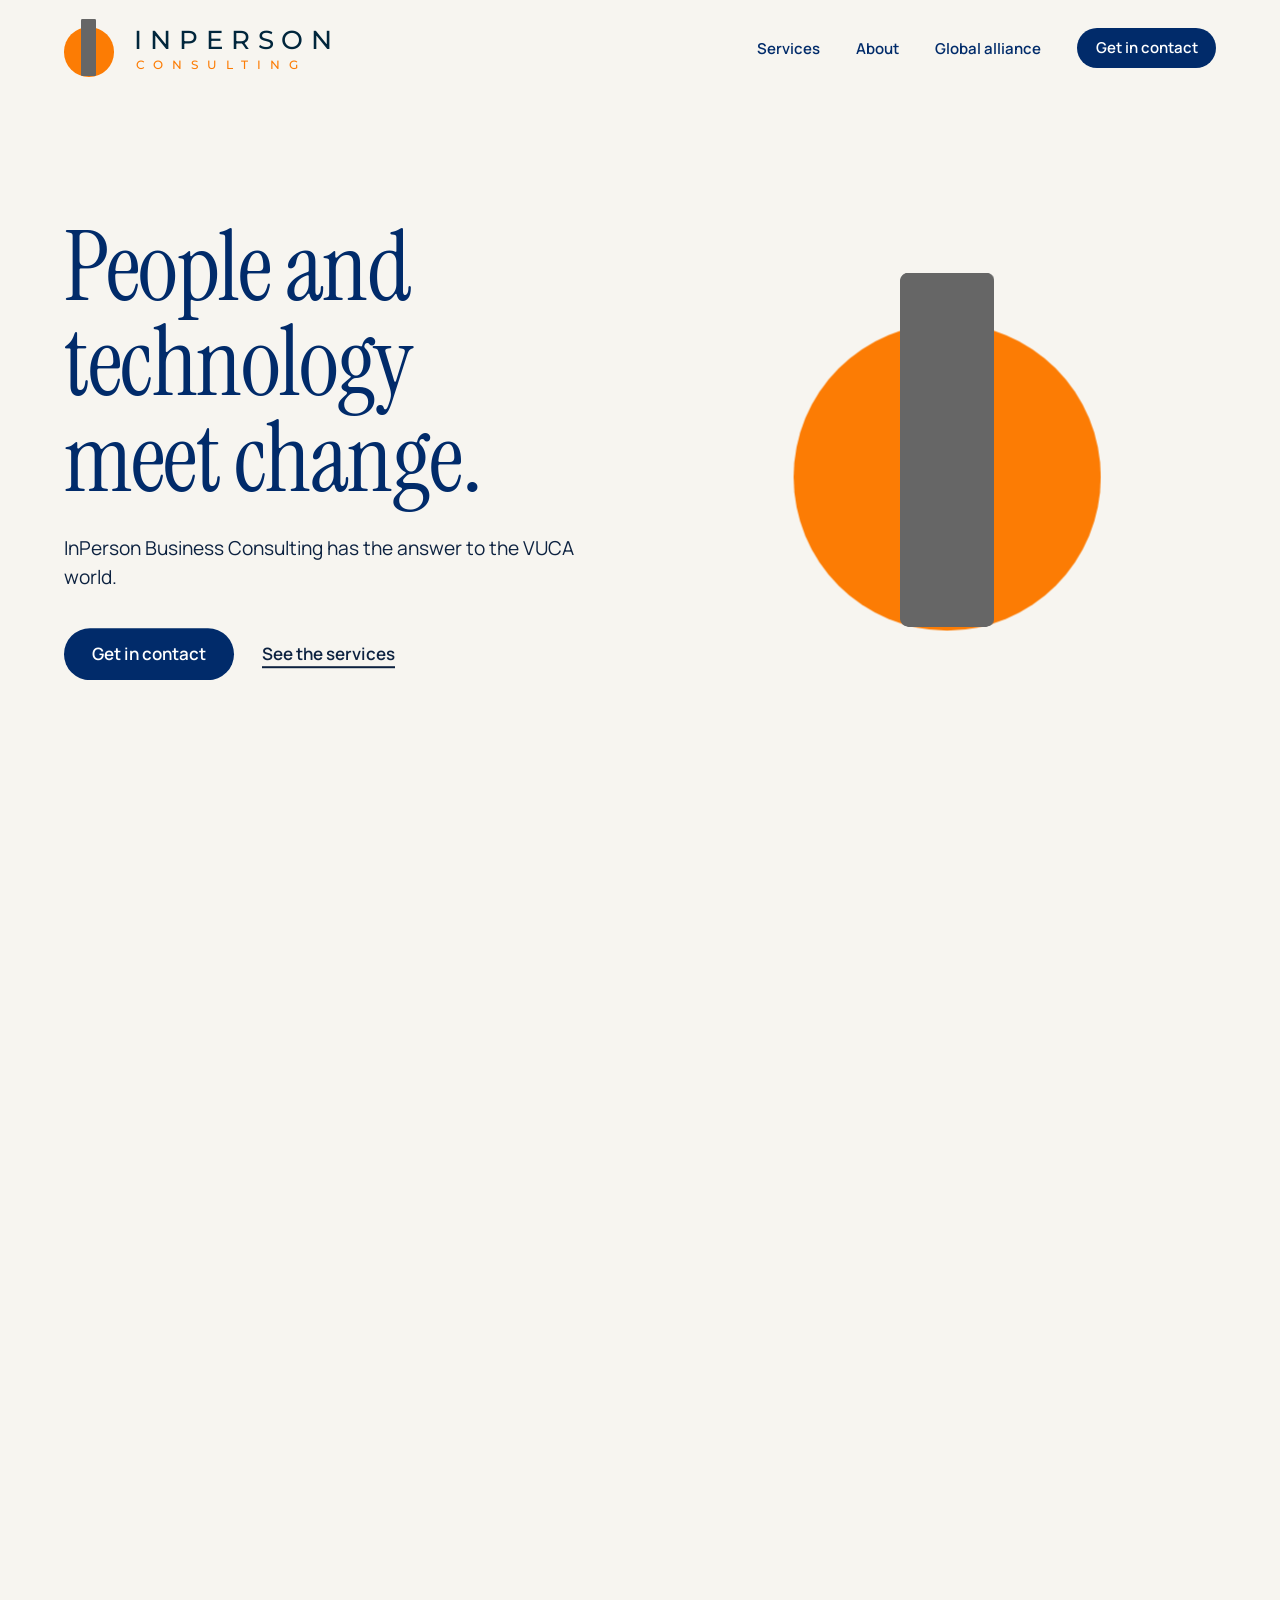
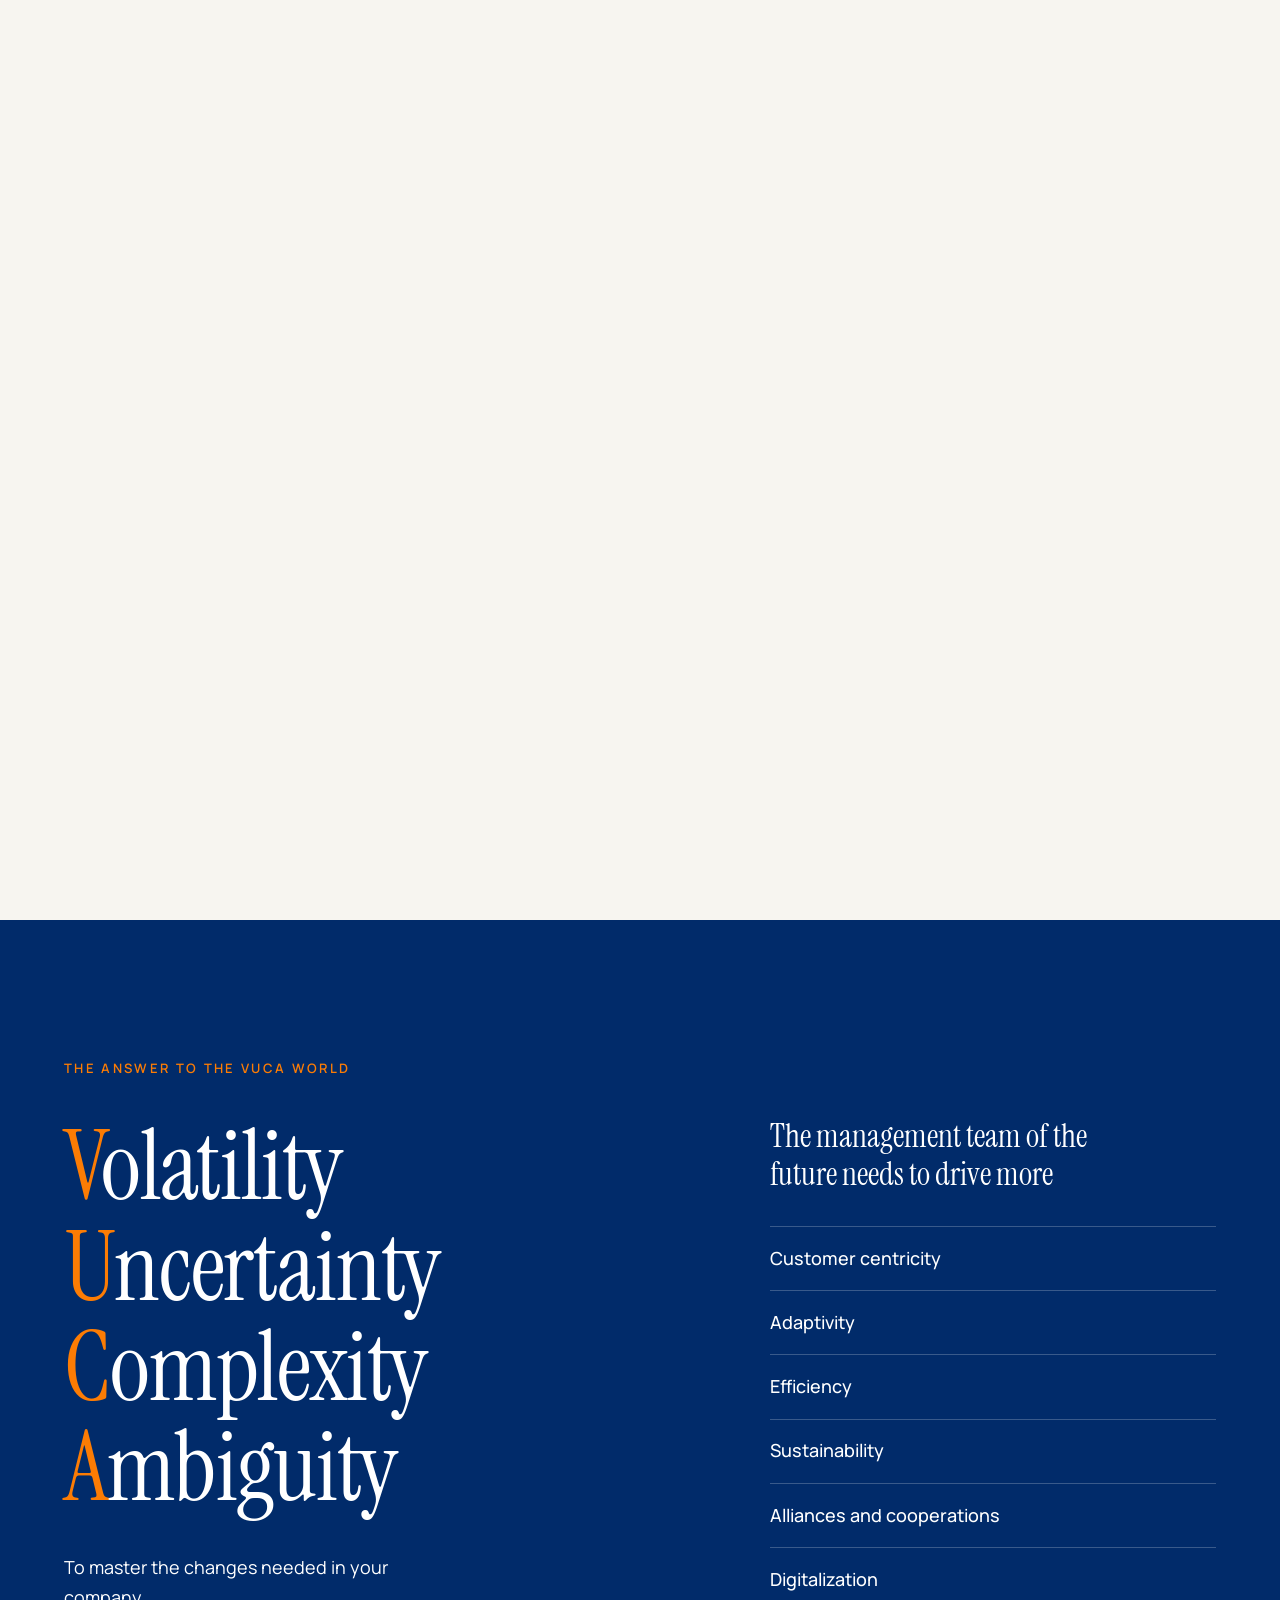
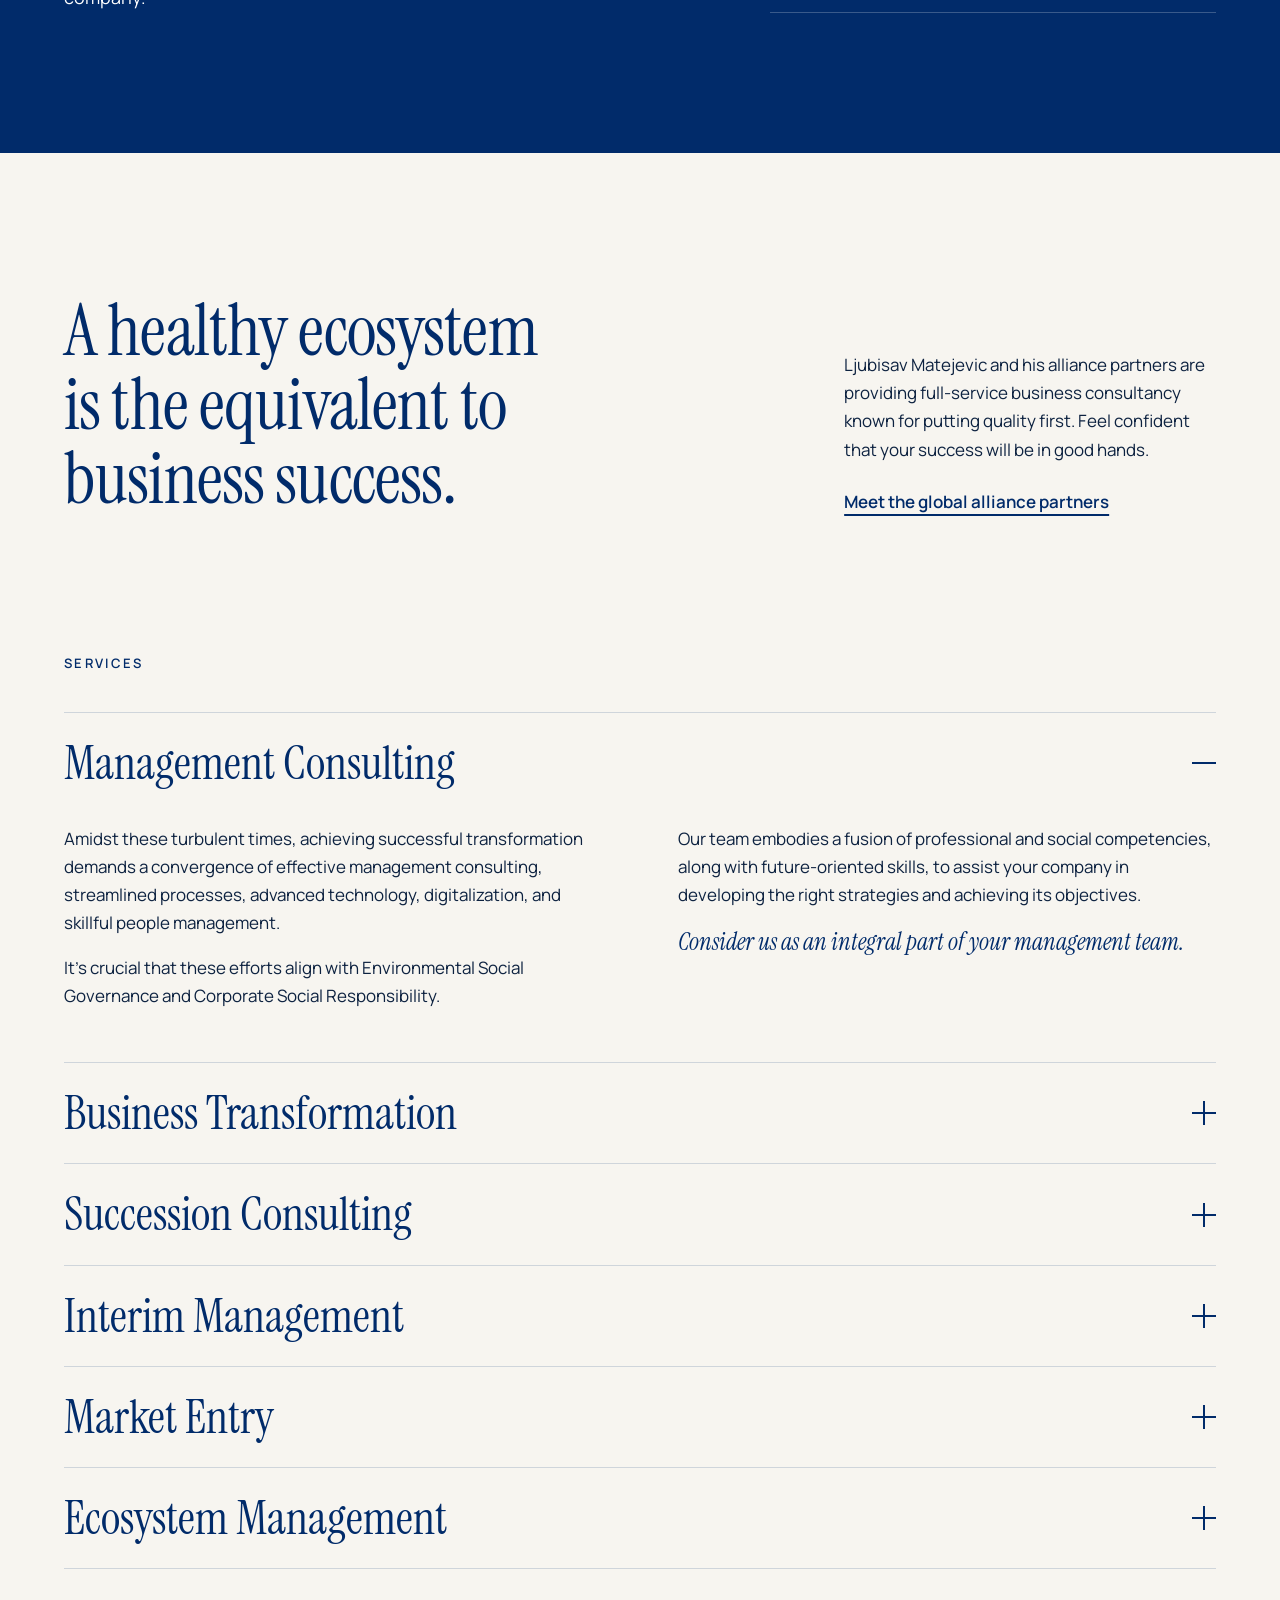
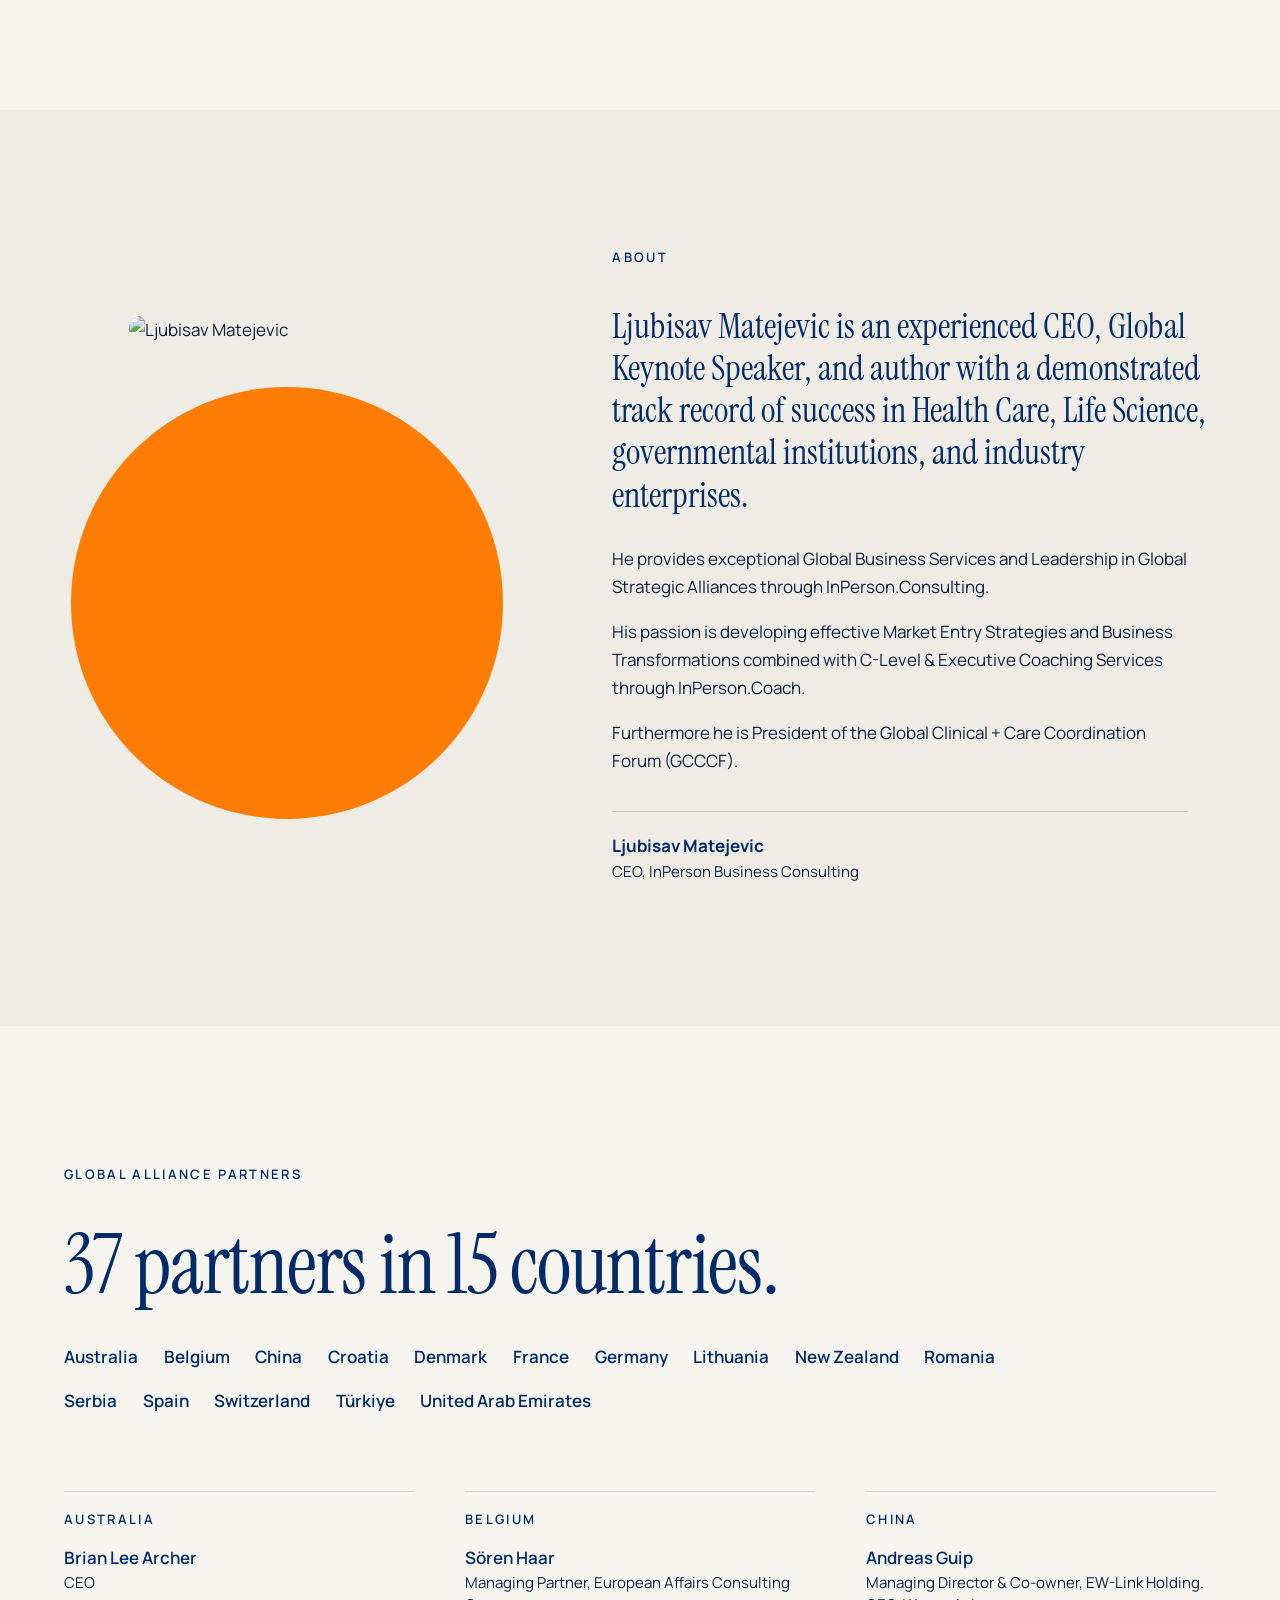
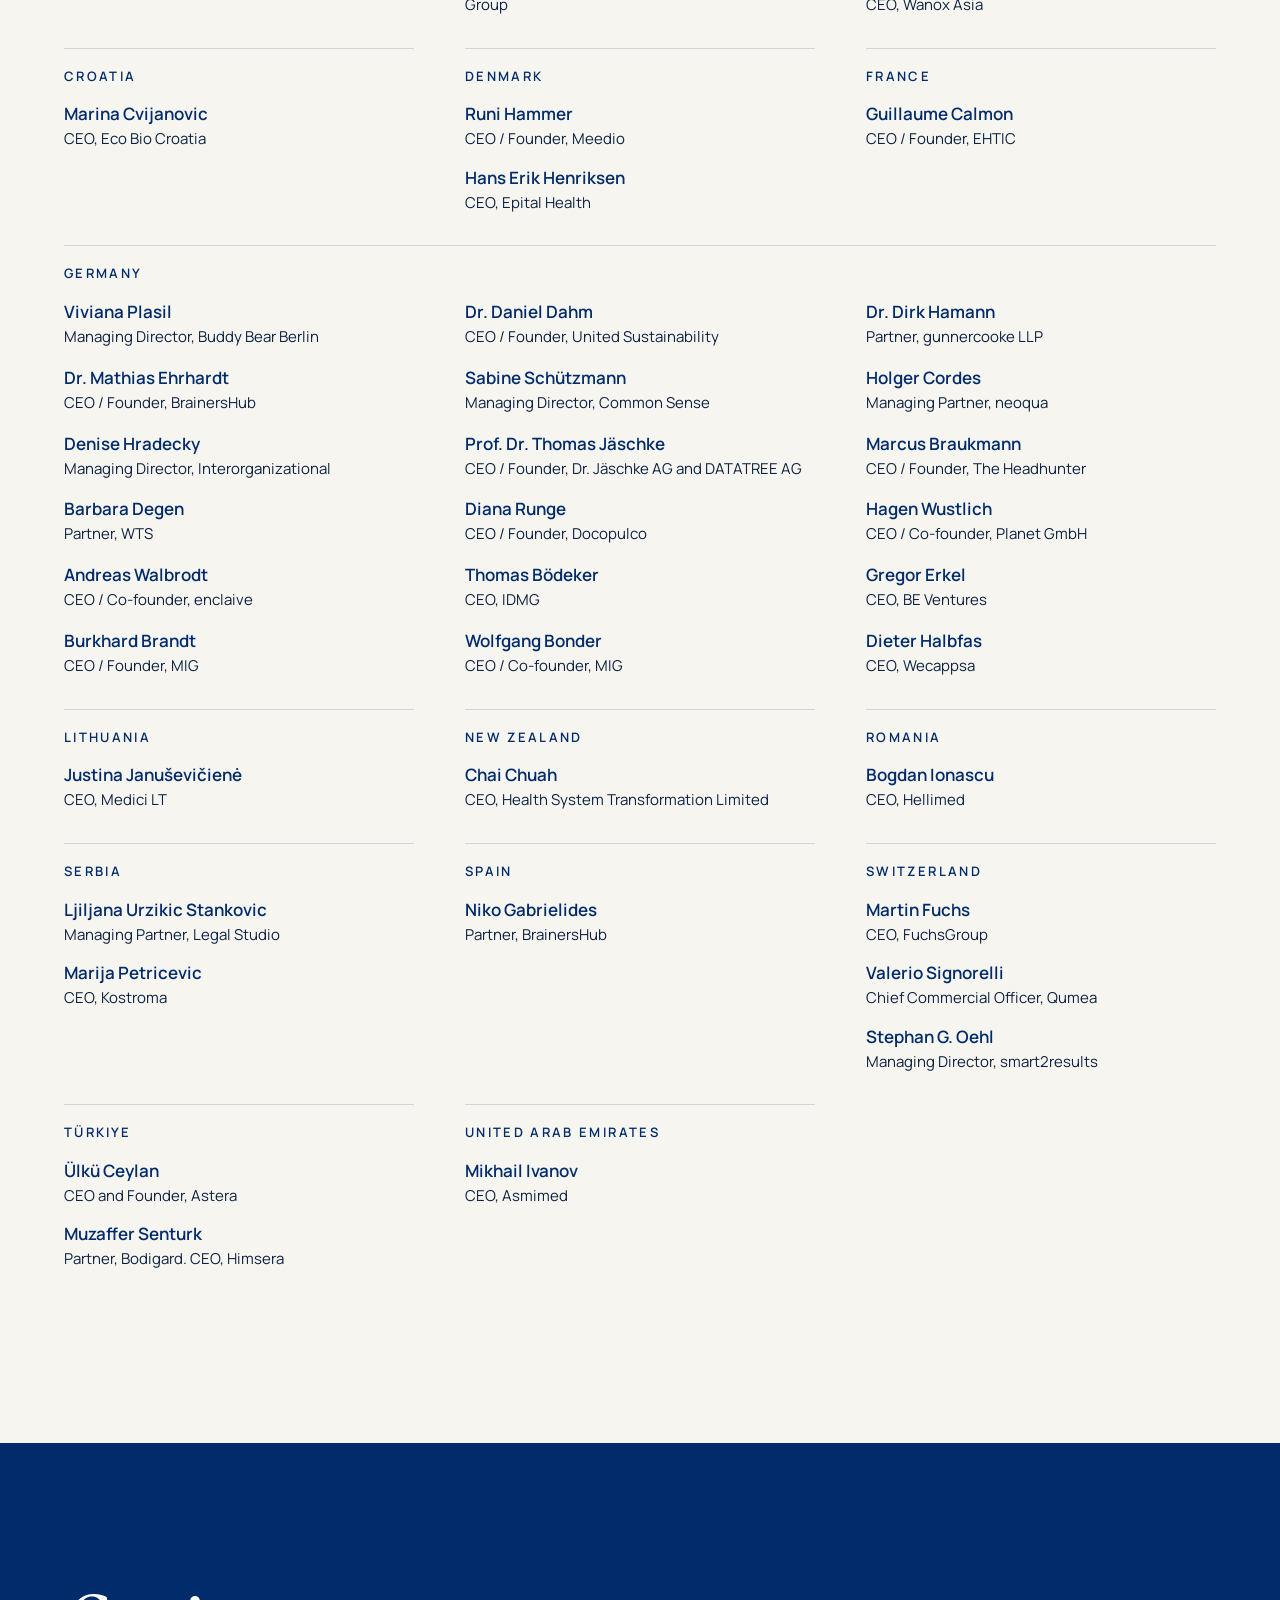
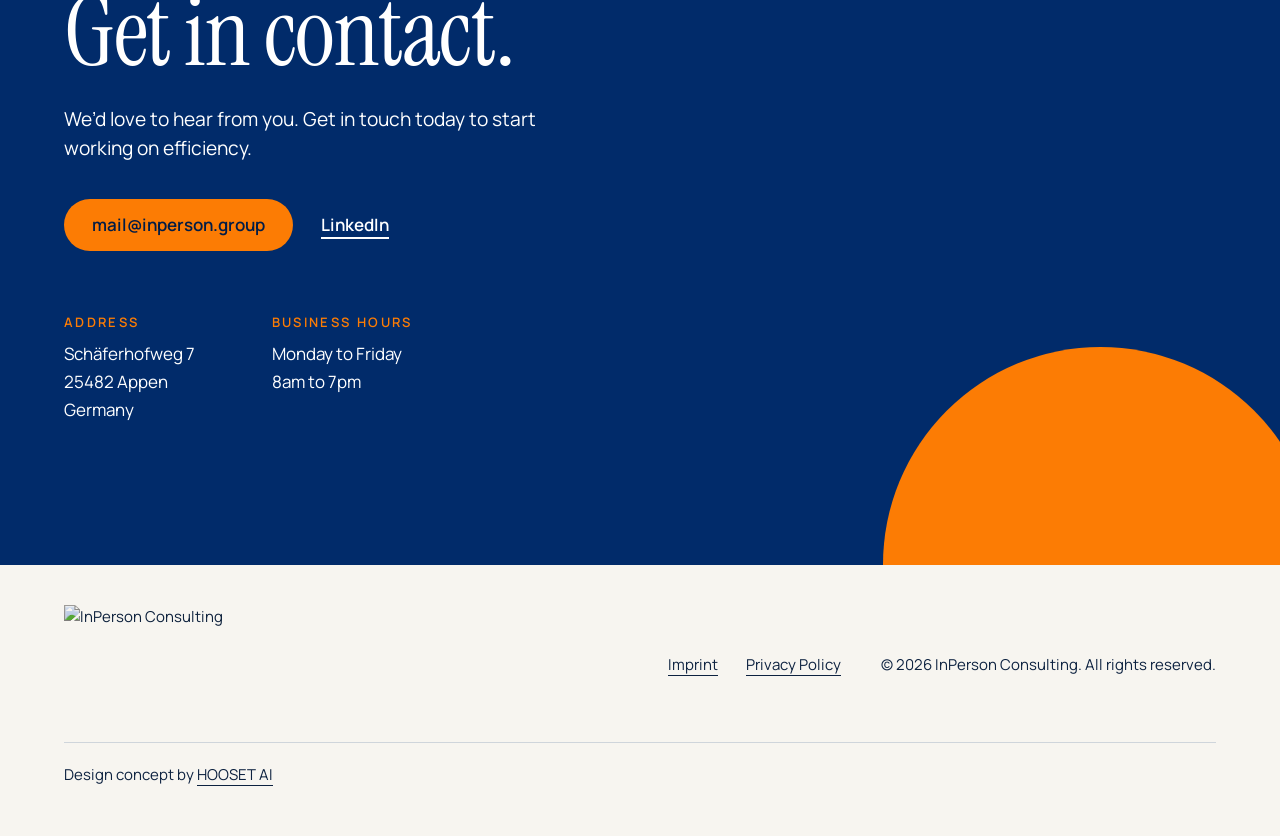
==== index.html @ 62b841f5 "InPerson Consulting, design concept One page in his colours, with his logo and his own texts. The op" ====
<!doctype html>
<html lang="en">
<head>
  <meta charset="utf-8">
  <meta name="viewport" content="width=device-width, initial-scale=1">
  <title>InPerson Consulting – Your Business Consultant</title>
  <meta name="description" content="InPerson Business Consulting: management consulting, business transformation, succession, interim management, market entry and ecosystem management with a global alliance of partners.">
  <!-- A design concept, not the live site: keep it out of search engines. -->
  <meta name="robots" content="noindex, nofollow">
  <meta name="theme-color" content="#F7F5F0">
  <link rel="icon" href="data:image/svg+xml,%3Csvg xmlns='http://www.w3.org/2000/svg' viewBox='-8 0 116 116'%3E%3Ccircle cx='50' cy='66' r='50' fill='%23fc7c04'/%3E%3Crect x='34.65' y='0' width='30.7' height='115.2' rx='2.6' fill='%23666'/%3E%3C/svg%3E">
  <link rel="preconnect" href="https://fonts.googleapis.com">
  <link rel="preconnect" href="https://fonts.gstatic.com" crossorigin>
  <link href="https://fonts.googleapis.com/css2?family=Instrument+Serif:ital@0;1&family=Manrope:wght@400;500;600;700&display=swap" rel="stylesheet">
  <link href="https://fonts.googleapis.com/css2?family=Montserrat:wght@500&text=INPERSOCULTG&display=swap" rel="stylesheet">
  <link rel="stylesheet" href="styles.css">
  <meta name="color-scheme" content="light">
  <!-- The opening moves only for visitors who have not asked their device for less motion. -->
  <script>if (!window.matchMedia("(prefers-reduced-motion: reduce)").matches) document.documentElement.classList.add("js-scene");</script>
</head>
<body>
  <a class="skip" href="#main">Skip to content</a>

  <header class="site-header" id="header">
    <a class="logo" href="#top" aria-label="InPerson Consulting, to the top of the page">
      <span class="logo__mark" aria-hidden="true"><i></i><b></b></span>
      <svg class="logo__words" viewBox="0 0 168 32" width="168" height="32" aria-hidden="true" focusable="false"><text x="0" y="17">INPERSON</text><text x="1" y="30">CONSULTING</text></svg>
    </a>
    <button class="menu-button" type="button" aria-expanded="false" aria-controls="site-nav">Menu</button>
    <nav class="site-nav" id="site-nav" aria-label="Main">
      <ul>
        <li><a href="#services">Services</a></li>
        <li><a href="#about">About</a></li>
        <li><a href="#alliance">Global alliance</a></li>
        <li><a class="button button--small" href="#contact">Get in contact</a></li>
      </ul>
    </nav>
  </header>

  <main id="main">
    <!-- The opening. His logo is a bar standing in front of a circle, and his motto is
         "What stands in the way becomes the way". On scroll the bar lies down and becomes the
         horizon, and the circle rises over it. -->
    <section class="scene" id="top" aria-label="Introduction">
      <div class="scene__pin">
        <div class="scene__intro">
          <h1>People and technology meet change.</h1>
          <p class="lead">InPerson Business Consulting has the answer to the VUCA world.</p>
          <p class="actions">
            <a class="button" href="#contact">Get in contact</a>
            <a class="text-link" href="#services">See the services</a>
          </p>
        </div>

        <figure class="scene__quote">
          <blockquote>
            <p>“The problem creates the solution.</p>
            <p>What stands in the way becomes the way.”</p>
          </blockquote>
          <figcaption>Marcus Aurelius</figcaption>
        </figure>

        <div class="scene__dawn" aria-hidden="true"></div>
        <div class="mark" aria-hidden="true">
          <span class="mark__sun"></span>
          <span class="mark__bar"></span>
        </div>
        <div class="scene__horizon" aria-hidden="true"><span></span></div>
      </div>
    </section>

    <section class="vuca" id="vuca" aria-labelledby="vuca-title">
      <div class="wrap vuca__grid">
        <div>
          <h2 class="label" id="vuca-title">The answer to the VUCA world</h2>
          <ul class="vuca__words" data-reveal>
            <li><span>V</span>olatility</li>
            <li><span>U</span>ncertainty</li>
            <li><span>C</span>omplexity</li>
            <li><span>A</span>mbiguity</li>
          </ul>
          <p class="vuca__close">To master the changes needed in your company.</p>
        </div>
        <div class="vuca__drivers" data-reveal>
          <h3>The management team of the future needs to drive more</h3>
          <ul>
            <li>Customer centricity</li>
            <li>Adaptivity</li>
            <li>Efficiency</li>
            <li>Sustainability</li>
            <li>Alliances and cooperations</li>
            <li>Digitalization</li>
          </ul>
        </div>
      </div>
    </section>

    <section class="statement" aria-labelledby="statement-title">
      <div class="wrap statement__grid" data-reveal>
        <h2 id="statement-title">A healthy ecosystem is the equivalent to business success.</h2>
        <div>
          <p>Ljubisav Matejevic and his alliance partners are providing full-service business consultancy known for putting quality first. Feel confident that your success will be in good hands.</p>
          <p><a class="text-link" href="#alliance">Meet the global alliance partners</a></p>
        </div>
      </div>
    </section>

    <section class="services" id="services" aria-labelledby="services-title">
      <div class="wrap">
        <h2 class="label" id="services-title">Services</h2>
        <div class="services__list">

          <details name="services" open>
            <summary><span>Management Consulting</span></summary>
            <div class="service">
              <div class="service__text">
                <p>Amidst these turbulent times, achieving successful transformation demands a convergence of effective management consulting, streamlined processes, advanced technology, digitalization, and skillful people management.</p>
                <p>It’s crucial that these efforts align with Environmental Social Governance and Corporate Social Responsibility.</p>
              </div>
              <div class="service__more">
                <p>Our team embodies a fusion of professional and social competencies, along with future-oriented skills, to assist your company in developing the right strategies and achieving its objectives.</p>
                <p class="service__note">Consider us as an integral part of your management team.</p>
              </div>
            </div>
          </details>

          <details name="services">
            <summary><span>Business Transformation</span></summary>
            <div class="service">
              <div class="service__text">
                <p>Platform business models and ecosystems are transforming how companies communicate and interact with each other.</p>
                <p>As your trusted partner, we help you define and execute your response to these global and local changes. We work with you to manage the increasing complexity of ecosystem and network effects, as well as decentralized value propositions.</p>
              </div>
              <div class="service__more">
                <p>We collaborate with you to identify opportunities for growth and innovation, leveraging our knowledge and experience to develop effective strategies tailored to your specific needs.</p>
                <p class="service__note">Together, we can achieve your business goals and drive sustainable growth in the years ahead.</p>
              </div>
            </div>
          </details>

          <details name="services">
            <summary><span>Succession Consulting</span></summary>
            <div class="service">
              <div class="service__text">
                <p>Succession consulting is a critical component for ensuring the long-term stability and growth of any organization. We provide tailored solutions to guide businesses through the complex process of leadership transitions, ownership changes, and generational shifts.</p>
                <p class="service__note">Our approach combines deep industry expertise with a personalized understanding of each client’s unique context, ensuring that succession is not just a process, but a strategic advantage.</p>
              </div>
              <dl class="service__more">
                <div><dt>Strategic Succession Planning</dt><dd>We help organizations identify and develop future leaders, aligning succession strategies with long-term business goals.</dd></div>
                <div><dt>Leadership Assessment &amp; Development</dt><dd>Through targeted assessments and development programs, we prepare internal candidates for upcoming leadership roles.</dd></div>
                <div><dt>Ownership Transition Support</dt><dd>For family-owned businesses and private enterprises, we facilitate smooth transitions of ownership, including legal, financial, and emotional aspects.</dd></div>
                <div><dt>Change Management</dt><dd>We support organizations in managing the cultural and operational changes that accompany leadership transitions.</dd></div>
                <div><dt>Governance &amp; Board Advisory</dt><dd>Our experts advise on governance structures and board composition to ensure continuity and effective oversight.</dd></div>
                <div><dt>Stakeholder Communication</dt><dd>We develop communication strategies to keep employees, investors, and other stakeholders informed and engaged throughout the succession process.</dd></div>
                <div><dt>Crisis &amp; Emergency Succession Planning</dt><dd>We prepare organizations for unexpected leadership changes, ensuring business continuity and resilience.</dd></div>
              </dl>
            </div>
          </details>

          <details name="services">
            <summary><span>Interim Management</span></summary>
            <div class="service">
              <div class="service__text">
                <p>At InPerson Consulting we provide experienced interim leaders who can step in quickly to guide your organisation through periods of transition, transformation, or challenge.</p>
                <p>Our approach combines strategic expertise with hands‑on execution, ensuring continuity, stability, and measurable results.</p>
                <p class="service__note">Our goal is always the same: enable your organisation to thrive today and in the future.</p>
              </div>
              <dl class="service__more">
                <div><dt>When interim management makes the difference</dt><dd>A sudden leadership gap due to resignation, illness, or restructuring. The need for rapid implementation of change programmes. Critical transformation or turnaround projects.</dd></div>
                <div><dt>Tailored expertise</dt><dd>We match each assignment with the exact skill set and industry knowledge you need. Our managers become part of your team and lead from within, ensuring seamless integration.</dd></div>
                <div><dt>Independent experts</dt><dd>We make decisions based solely on your company’s best interests. We define clear goals from the start and deliver against them on time and on budget.</dd></div>
                <div><dt>Areas of expertise</dt><dd>Project and Program Management. Restructuring &amp; Turnaround Management. Digital Transformation &amp; IT Leadership.</dd></div>
              </dl>
            </div>
          </details>

          <details name="services">
            <summary><span>Market Entry</span></summary>
            <div class="service">
              <div class="service__text">
                <p>Expanding into a new market requires more than analysis. It demands insight, local understanding, and precise execution. InPerson Consulting supports companies in designing and implementing successful market entry strategies tailored to their goals, resources, and risk profile.</p>
                <p class="service__note">Our consulting teams bring experience across Europe, the Middle East, and emerging markets, combining geopolitical insight with commercial expertise.</p>
              </div>
              <dl class="service__more">
                <div><dt>Market Intelligence and Feasibility Studies</dt><dd>We identify opportunities, analyze competitive landscapes, and assess market potential to support informed decision-making.</dd></div>
                <div><dt>Entry Strategy Design</dt><dd>Together, we define the optimal route to entry, whether through organic growth, partnerships, acquisitions, or joint ventures.</dd></div>
                <div><dt>Regulatory and Compliance Advisory</dt><dd>Our experts ensure that your market entry aligns with national and regional legal requirements, minimizing regulatory risks.</dd></div>
                <div><dt>Partner and Stakeholder Mapping</dt><dd>We identify and evaluate potential partners, distributors, and institutional stakeholders to build a sustainable local network.</dd></div>
                <div><dt>Localization and Positioning</dt><dd>We adapt your value proposition, communication, and brand positioning to local cultural and economic conditions.</dd></div>
                <div><dt>Implementation and Project Management</dt><dd>From first contact to operational launch, we accompany you through every step, ensuring timelines, budgets, and quality standards are met.</dd></div>
              </dl>
            </div>
          </details>

          <details name="services">
            <summary><span>Ecosystem Management</span></summary>
            <div class="service">
              <div class="service__text">
                <p>In a world shaped by complex interconnections between businesses, partners, technologies, and regulations, successful organizations no longer act alone. They operate within dynamic ecosystems.</p>
                <p>Our Ecosystem Management services help companies design, orchestrate, and sustain business ecosystems that create long-term value and resilience.</p>
                <p class="service__note">Our approach combines strategic foresight with hands-on consulting, enabling clients to build ecosystems that are adaptive, transparent, and resilient in an increasingly interdependent world.</p>
              </div>
              <dl class="service__more">
                <div><dt>Ecosystem Analysis and Design</dt><dd>We assess the structure and dynamics of your current business network and develop strategic blueprints for ecosystem positioning, key partner selection, and value-sharing models.</dd></div>
                <div><dt>Ecosystem Strategy Development</dt><dd>Together, we define how your organization can create competitive advantage through collaboration, governance models, and joint innovation initiatives across your ecosystem.</dd></div>
                <div><dt>Stakeholder Alignment and Governance</dt><dd>We facilitate alignment among diverse actors, defining governance frameworks, decision-making processes, and collaboration principles that ensure clarity and trust.</dd></div>
                <div><dt>Ecosystem Innovation Mapping</dt><dd>By connecting industry trends, emerging technologies, and partner capabilities, we identify opportunities for co-innovation and coordinated market entry.</dd></div>
                <div><dt>Operational Implementation</dt><dd>We support the establishment of digital and organizational infrastructures enabling smooth ecosystem operations, from platform integration to data-sharing models.</dd></div>
              </dl>
            </div>
          </details>

        </div>
      </div>
    </section>

    <section class="about" id="about" aria-labelledby="about-title">
      <div class="wrap about__grid">
        <!-- His portrait framed as his own logo: a tall rounded shape standing in front of the circle. -->
        <figure class="portrait" data-reveal>
          <span class="portrait__sun" aria-hidden="true"></span>
          <img src="https://inperson.consulting/wp-content/uploads/2025/08/IMG_2602-769x1024.jpg" alt="Ljubisav Matejevic" width="769" height="1024" loading="lazy" decoding="async">
        </figure>
        <div class="about__text" data-reveal>
          <h2 class="label" id="about-title">About</h2>
          <p class="about__lead">Ljubisav Matejevic is an experienced CEO, Global Keynote Speaker, and author with a demonstrated track record of success in Health Care, Life Science, governmental institutions, and industry enterprises.</p>
          <p>He provides exceptional Global Business Services and Leadership in Global Strategic Alliances through InPerson.Consulting.</p>
          <p>His passion is developing effective Market Entry Strategies and Business Transformations combined with C-Level &amp; Executive Coaching Services through InPerson.Coach.</p>
          <p>Furthermore he is President of the Global Clinical + Care Coordination Forum (GCCCF).</p>
          <p class="about__name"><strong>Ljubisav Matejevic</strong><span>CEO, InPerson Business Consulting</span></p>
        </div>
      </div>
    </section>

    <section class="alliance" id="alliance" aria-labelledby="alliance-title">
      <div class="wrap">
        <h2 class="label" id="alliance-title">Global alliance partners</h2>
        <p class="alliance__count" data-reveal><span data-count="partners">37</span> partners in <span data-count="countries">15</span> countries.</p>
        <ul class="alliance__countries" aria-label="Countries">
          <li><a href="#c-au">Australia</a></li>
          <li><a href="#c-be">Belgium</a></li>
          <li><a href="#c-cn">China</a></li>
          <li><a href="#c-hr">Croatia</a></li>
          <li><a href="#c-dk">Denmark</a></li>
          <li><a href="#c-fr">France</a></li>
          <li><a href="#c-de">Germany</a></li>
          <li><a href="#c-lt">Lithuania</a></li>
          <li><a href="#c-nz">New Zealand</a></li>
          <li><a href="#c-ro">Romania</a></li>
          <li><a href="#c-rs">Serbia</a></li>
          <li><a href="#c-es">Spain</a></li>
          <li><a href="#c-ch">Switzerland</a></li>
          <li><a href="#c-tr">Türkiye</a></li>
          <li><a href="#c-ae">United Arab Emirates</a></li>
        </ul>

        <div class="directory">
          <section aria-labelledby="c-au"><h3 id="c-au">Australia</h3><ul>
            <li><b>Brian Lee Archer</b><span>CEO</span></li></ul></section>
          <section aria-labelledby="c-be"><h3 id="c-be">Belgium</h3><ul>
            <li><b>Sören Haar</b><span>Managing Partner, European Affairs Consulting Group</span></li></ul></section>
          <section aria-labelledby="c-cn"><h3 id="c-cn">China</h3><ul>
            <li><b>Andreas Guip</b><span>Managing Director &amp; Co-owner, EW-Link Holding. CEO, Wanox Asia</span></li></ul></section>
          <section aria-labelledby="c-hr"><h3 id="c-hr">Croatia</h3><ul>
            <li><b>Marina Cvijanovic</b><span>CEO, Eco Bio Croatia</span></li></ul></section>
          <section aria-labelledby="c-dk"><h3 id="c-dk">Denmark</h3><ul>
            <li><b>Runi Hammer</b><span>CEO / Founder, Meedio</span></li>
            <li><b>Hans Erik Henriksen</b><span>CEO, Epital Health</span></li></ul></section>
          <section aria-labelledby="c-fr"><h3 id="c-fr">France</h3><ul>
            <li><b>Guillaume Calmon</b><span>CEO / Founder, EHTIC</span></li></ul></section>
          <section class="directory__wide" aria-labelledby="c-de"><h3 id="c-de">Germany</h3><ul>
            <li><b>Viviana Plasil</b><span>Managing Director, Buddy Bear Berlin</span></li>
            <li><b>Dr. Daniel Dahm</b><span>CEO / Founder, United Sustainability</span></li>
            <li><b>Dr. Dirk Hamann</b><span>Partner, gunnercooke LLP</span></li>
            <li><b>Dr. Mathias Ehrhardt</b><span>CEO / Founder, BrainersHub</span></li>
            <li><b>Sabine Schützmann</b><span>Managing Director, Common Sense</span></li>
            <li><b>Holger Cordes</b><span>Managing Partner, neoqua</span></li>
            <li><b>Denise Hradecky</b><span>Managing Director, Interorganizational</span></li>
            <li><b>Prof. Dr. Thomas Jäschke</b><span>CEO / Founder, Dr. Jäschke AG and DATATREE AG</span></li>
            <li><b>Marcus Braukmann</b><span>CEO / Founder, The Headhunter</span></li>
            <li><b>Barbara Degen</b><span>Partner, WTS</span></li>
            <li><b>Diana Runge</b><span>CEO / Founder, Docopulco</span></li>
            <li><b>Hagen Wustlich</b><span>CEO / Co-founder, Planet GmbH</span></li>
            <li><b>Andreas Walbrodt</b><span>CEO / Co-founder, enclaive</span></li>
            <li><b>Thomas Bödeker</b><span>CEO, IDMG</span></li>
            <li><b>Gregor Erkel</b><span>CEO, BE Ventures</span></li>
            <li><b>Burkhard Brandt</b><span>CEO / Founder, MIG</span></li>
            <li><b>Wolfgang Bonder</b><span>CEO / Co-founder, MIG</span></li>
            <li><b>Dieter Halbfas</b><span>CEO, Wecappsa</span></li></ul></section>
          <section aria-labelledby="c-lt"><h3 id="c-lt">Lithuania</h3><ul>
            <li><b>Justina Januševičienė</b><span>CEO, Medici LT</span></li></ul></section>
          <section aria-labelledby="c-nz"><h3 id="c-nz">New Zealand</h3><ul>
            <li><b>Chai Chuah</b><span>CEO, Health System Transformation Limited</span></li></ul></section>
          <section aria-labelledby="c-ro"><h3 id="c-ro">Romania</h3><ul>
            <li><b>Bogdan Ionascu</b><span>CEO, Hellimed</span></li></ul></section>
          <section aria-labelledby="c-rs"><h3 id="c-rs">Serbia</h3><ul>
            <li><b>Ljiljana Urzikic Stankovic</b><span>Managing Partner, Legal Studio</span></li>
            <li><b>Marija Petricevic</b><span>CEO, Kostroma</span></li></ul></section>
          <section aria-labelledby="c-es"><h3 id="c-es">Spain</h3><ul>
            <li><b>Niko Gabrielides</b><span>Partner, BrainersHub</span></li></ul></section>
          <section aria-labelledby="c-ch"><h3 id="c-ch">Switzerland</h3><ul>
            <li><b>Martin Fuchs</b><span>CEO, FuchsGroup</span></li>
            <li><b>Valerio Signorelli</b><span>Chief Commercial Officer, Qumea</span></li>
            <li><b>Stephan G. Oehl</b><span>Managing Director, smart2results</span></li></ul></section>
          <section aria-labelledby="c-tr"><h3 id="c-tr">Türkiye</h3><ul>
            <li><b>Ülkü Ceylan</b><span>CEO and Founder, Astera</span></li>
            <li><b>Muzaffer Senturk</b><span>Partner, Bodigard. CEO, Himsera</span></li></ul></section>
          <section aria-labelledby="c-ae"><h3 id="c-ae">United Arab Emirates</h3><ul>
            <li><b>Mikhail Ivanov</b><span>CEO, Asmimed</span></li></ul></section>
        </div>
      </div>
    </section>

    <section class="contact" id="contact" aria-labelledby="contact-title">
      <span class="contact__sun" aria-hidden="true"></span>
      <div class="wrap contact__grid">
        <div data-reveal>
          <h2 id="contact-title">Get in contact.</h2>
          <p class="lead">We’d love to hear from you. Get in touch today to start working on efficiency.</p>
          <p class="actions">
            <a class="button button--light" href="mailto:mail@inperson.group">mail@inperson.group</a>
            <a class="text-link text-link--light" href="https://www.linkedin.com/in/ljubisavmatejevic/" rel="noopener">LinkedIn</a>
          </p>
        </div>
        <dl class="contact__facts" data-reveal>
          <div><dt>Address</dt><dd>Schäferhofweg 7<br>25482 Appen<br>Germany</dd></div>
          <div><dt>Business hours</dt><dd>Monday to Friday<br>8am to 7pm</dd></div>
        </dl>
      </div>
    </section>
  </main>

  <footer class="site-footer">
    <div class="wrap site-footer__grid">
      <img class="site-footer__logo" src="https://inperson.consulting/wp-content/uploads/2026/03/4.Consulting-1536x1536.png" alt="InPerson Consulting" width="1536" height="1536" loading="lazy" decoding="async">
      <ul>
        <li><a href="https://inperson.consulting/imprint/">Imprint</a></li>
        <li><a href="https://inperson.consulting/privacy-policy/">Privacy Policy</a></li>
      </ul>
      <p>© <span id="year">2026</span> InPerson Consulting. All rights reserved.</p>
      <p class="site-footer__credit">Design concept by <a href="https://hooset.org">HOOSET AI</a></p>
    </div>
  </footer>

  <script src="main.js" defer></script>
</body>
</html>
---- styles.css ----
/* InPerson Consulting, design concept.
   His colours (navy, orange and the grey of the logo's bar) on a warm paper white.
   One typeface for reading (Manrope, already on his site), one for the large lines (Instrument Serif). */

:root {
  --navy: #012b6a;
  --navy-deep: #011c47;
  --ink: #0d2240;
  --orange: #fc7c04;
  --grey: #666666;
  --paper: #f7f5f0;
  --paper-2: #efece5;
  --line: rgb(1 43 106 / 0.16);
  --line-light: rgb(255 255 255 / 0.22);
  --serif: "Instrument Serif", "Iowan Old Style", "Palatino Linotype", Georgia, serif;
  --sans: "Manrope", system-ui, -apple-system, "Segoe UI", Roboto, sans-serif;
  --gutter: clamp(1.25rem, 5vw, 5rem);
  --section: clamp(5rem, 11vw, 10rem);
  --ease: cubic-bezier(0.2, 0.7, 0.2, 1);
}

*, *::before, *::after { box-sizing: border-box; }

html { scroll-behavior: smooth; -webkit-text-size-adjust: 100%; text-size-adjust: 100%; }

body {
  margin: 0;
  background: var(--paper);
  color: var(--ink);
  font: 400 1.0625rem/1.65 var(--sans);
  -webkit-font-smoothing: antialiased;
  overflow-x: clip;
}

img { display: block; max-width: 100%; height: auto; }
a { color: inherit; }
p { margin: 0 0 1em; }
p:last-child { margin-bottom: 0; }
h1, h2, h3 { margin: 0; text-wrap: balance; }
section[id] { scroll-margin-top: 4.5rem; }

::selection { background: var(--orange); color: var(--navy-deep); }

/* One focus ring everywhere: the colour of the text it sits in, so it always shows. */
:focus-visible { outline: 2px solid currentColor; outline-offset: 4px; border-radius: 2px; }

.skip {
  position: absolute; left: 1rem; top: -4rem; z-index: 100;
  padding: 0.75rem 1.25rem; border-radius: 999px;
  background: var(--navy); color: #fff; font-weight: 600; text-decoration: none;
}
.skip:focus { top: 1rem; }

.wrap { max-width: 86rem; margin-inline: auto; padding-inline: var(--gutter); }

.label {
  margin: 0 0 2.5rem;
  font: 600 0.8125rem/1.2 var(--sans);
  letter-spacing: 0.18em;
  text-transform: uppercase;
  color: var(--navy);
}

.lead { font-size: clamp(1.125rem, 1.5vw, 1.375rem); line-height: 1.5; max-width: 34rem; }

.actions { display: flex; flex-wrap: wrap; align-items: center; gap: 1.25rem 1.75rem; margin-top: 2.25rem; }

.button {
  display: inline-flex; align-items: center; justify-content: center;
  min-height: 3.25rem; padding: 0 1.75rem; border-radius: 999px;
  background: var(--navy); color: #fff;
  font-weight: 600; text-decoration: none;
  transition: background-color 0.2s ease;
}
.button:hover { background: var(--navy-deep); }
.button--small { min-height: 2.5rem; padding: 0 1.15rem; font-size: 0.9375rem; }
.button--light { background: var(--orange); color: var(--navy-deep); }
.button--light:hover { background: #ff9a3d; }

.text-link {
  font-weight: 600;
  text-decoration: underline; text-decoration-thickness: 1.5px; text-underline-offset: 0.35em;
  transition: text-decoration-color 0.2s ease;
}
.text-link:hover { text-decoration-color: var(--orange); }
.text-link--light { color: #fff; }

/* ---------- Header ---------- */

/* --m is the diameter of the logo's circle: everything in the logo is drawn from it. Registered
   as a length so the logo can glide from its large size to its compact one. */
@property --m { syntax: "<length>"; inherits: true; initial-value: 3.1rem; }

.site-header {
  --m: 3.1rem;
  position: fixed; inset: 0 0 auto 0; z-index: 50;
  display: flex; align-items: center; justify-content: space-between; gap: 1.5rem;
  padding: 1.2rem var(--gutter);
  transition: background-color 0.3s ease, box-shadow 0.3s ease, padding 0.35s var(--ease), --m 0.35s var(--ease);
}
.site-header.is-solid {
  --m: 2.5rem;
  padding-block: 0.65rem;
  background: rgb(247 245 240 / 0.9);
  -webkit-backdrop-filter: blur(14px); backdrop-filter: blur(14px);
  box-shadow: 0 1px 0 var(--line);
}

/* The logo, drawn to the proportions of his own: a circle, and a bar standing in front of it. */
.logo { display: flex; align-items: center; gap: calc(var(--m) * 0.42); color: #01263c; text-decoration: none; }
.logo__mark { position: relative; flex: none; width: var(--m); height: calc(var(--m) * 1.165); }
.logo__mark i { position: absolute; left: 0; top: calc(var(--m) * 0.165); width: var(--m); height: var(--m); border-radius: 50%; background: var(--orange); }
.logo__mark b { position: absolute; left: calc(var(--m) * 0.3465); top: 0; width: calc(var(--m) * 0.307); height: calc(var(--m) * 1.152); border-radius: calc(var(--m) * 0.026); background: var(--grey); }
.logo__words { flex: none; width: calc(var(--m) * 5.25); height: var(--m); overflow: visible; font-family: "Montserrat", var(--sans); font-weight: 500; }
.logo__words text:first-child { font-size: 17px; letter-spacing: 0.3em; fill: #01263c; }
.logo__words text:last-child { font-size: 8px; letter-spacing: 0.72em; fill: var(--orange); }

.site-nav ul { display: flex; align-items: center; gap: 2.25rem; margin: 0; padding: 0; list-style: none; }
.site-nav a:not(.button) { font-size: 0.9375rem; font-weight: 600; color: var(--navy); text-decoration: none; text-underline-offset: 0.4em; }
.site-nav a:not(.button):hover { text-decoration: underline; text-decoration-thickness: 1.5px; }

.menu-button {
  display: none;
  min-height: 2.75rem; padding: 0 1.1rem; border: 1.5px solid var(--navy); border-radius: 999px;
  background: none; color: var(--navy); font: 600 0.9375rem/1 var(--sans); cursor: pointer;
}

@media (max-width: 55rem) {
  .site-header { --m: 2.1rem; padding-block: 1rem; }
  .site-header.is-solid { --m: 1.9rem; }
  .menu-button { display: inline-flex; align-items: center; position: relative; z-index: 2; }
  .logo { position: relative; z-index: 2; }
  .site-nav {
    position: fixed; inset: 0; z-index: 1;
    display: none; align-items: center;
    padding: 6rem var(--gutter) 3rem; background: var(--paper);
  }
  .site-nav.is-open { display: flex; }
  .site-nav ul { flex-direction: column; align-items: flex-start; gap: 1.75rem; }
  .site-nav a:not(.button) { font: 400 2.5rem/1.1 var(--serif); }
}

/* ---------- The opening scene ---------- */

.scene { position: relative; background: var(--paper); }

/* Without the scroll piece (reduced motion, or no script) it is a plain, still opening. */
.scene__pin {
  display: grid; grid-template-columns: minmax(0, 1.25fr) minmax(0, 0.75fr); align-items: center; gap: 3rem;
  max-width: 86rem; margin-inline: auto; padding: 10rem var(--gutter) 0;
}
.scene__intro h1 {
  max-width: 7.4em; margin-bottom: 1.75rem;
  font: 400 clamp(3.25rem, 7.6vw, 7.25rem)/0.98 var(--serif);
  letter-spacing: -0.015em; color: var(--navy);
}
.scene__quote { grid-column: 1 / -1; margin: 6rem 0 0; text-align: center; }
.scene__quote blockquote { margin: 0; }
.scene__quote p { margin: 0; font: italic 400 clamp(2rem, 4.5vw, 4.25rem)/1.12 var(--serif); color: var(--navy); }
.scene__quote figcaption { margin-top: 1.75rem; font: 600 0.8125rem/1.2 var(--sans); letter-spacing: 0.18em; text-transform: uppercase; color: var(--navy); }

.mark { --d: clamp(11rem, 24vw, 21rem); position: relative; justify-self: center; width: var(--d); height: calc(var(--d) * 1.165); }
.mark__sun { position: absolute; left: 0; top: calc(var(--d) * 0.165); width: var(--d); height: var(--d); border-radius: 50%; background: var(--orange); }
.mark__bar { position: absolute; left: calc(50% - var(--d) * 0.1535); top: 0; width: calc(var(--d) * 0.307); height: calc(var(--d) * 1.152); border-radius: calc(var(--d) * 0.026); background: var(--grey); }

.scene__horizon { --d: clamp(14rem, 32vw, 30rem); grid-column: 1 / -1; position: relative; height: calc(var(--d) * 0.56); margin-top: 5rem; overflow: hidden; }
.scene__horizon span { position: absolute; left: calc(50% - var(--d) / 2); top: 0; width: var(--d); height: var(--d); border-radius: 50%; background: var(--orange); }

/* The still opening, in order: headline beside the logo, then the quote, then the sun on the horizon. */
.scene__intro { grid-area: 1 / 1; }
.mark { grid-area: 1 / 2; }
.scene__quote { grid-row: 2; }
.scene__horizon { grid-row: 3; }

@media (max-width: 47.5rem) {
  .scene__pin { grid-template-columns: minmax(0, 1fr); padding-top: 7.5rem; }
  .mark { grid-area: 2 / 1; }
  .scene__quote { grid-row: 3; }
  .scene__horizon { grid-row: 4; }
}

/* With the scroll piece: the opening holds still while the page scrolls through it, and
   main.js moves the circle and the bar. Everything it moves is transform and opacity. */
.js-scene .scene { height: 280svh; }
.js-scene .scene__pin { position: sticky; top: 0; display: block; height: 100svh; max-width: none; padding: 0; overflow: hidden; }
.js-scene .scene__intro { position: absolute; z-index: 2; left: var(--gutter); top: 50%; width: min(54vw, 48rem); translate: 0 -50%; will-change: transform, opacity; }
.js-scene .scene__quote { position: absolute; z-index: 2; left: 50%; top: 23svh; width: min(92vw, 62rem); margin: 0; translate: -50% 0; }
.js-scene .scene__quote p, .js-scene .scene__quote figcaption { opacity: 0; will-change: transform, opacity; }
/* justify-self would shrink an absolutely placed box to its content and centre it: stretch it instead. */
.js-scene .mark { position: absolute; left: 0; top: 0; width: 100%; height: 100%; justify-self: stretch; visibility: hidden; pointer-events: none; }
.js-scene.scene-ready .mark { visibility: visible; }
.js-scene .mark__sun { left: 0; top: 0; width: 100px; height: 100px; transform-origin: 0 0; will-change: transform; }
.js-scene .mark__bar { left: 0; top: 0; width: 100px; height: 1000px; border-radius: 8.6px / 23px; transform-origin: 50% 50%; will-change: transform; }
.js-scene .scene__horizon { display: none; }
/* First light: the sky near the horizon warms as the sun comes up (main.js fades it in). */
.scene__dawn { display: none; }
.js-scene .scene__dawn {
  display: block; position: absolute; inset: 0; z-index: 0; opacity: 0; pointer-events: none;
  background: radial-gradient(ellipse 78% 62% at 50% 100%, rgb(252 124 4 / 0.2), rgb(252 124 4 / 0.07) 46%, transparent 74%);
}
/* When the page opens, the headline and the logo arrive one after the other. */
.js-scene .scene__intro > * { animation: rise 0.9s var(--ease) both; }
.js-scene .scene__intro > :nth-child(2) { animation-delay: 0.12s; }
.js-scene .scene__intro > :nth-child(3) { animation-delay: 0.22s; }
.js-scene .mark { z-index: 1; animation: rise 1.1s var(--ease) 0.18s both; }

@media (max-width: 47.5rem) {
  .js-scene .scene__intro { top: 6.75rem; right: var(--gutter); width: auto; translate: none; }
  .js-scene .scene__quote { top: 17svh; }
}

/* ---------- VUCA ---------- */

.vuca { position: relative; padding: var(--section) 0; background: var(--navy); color: #fff; }
.vuca .label { color: var(--orange); }
.vuca__grid { display: grid; grid-template-columns: minmax(0, 1.15fr) minmax(0, 0.85fr); gap: clamp(3rem, 8vw, 8rem); align-items: end; }
.vuca__words { margin: 0; padding: 0; list-style: none; }
.vuca__words li { font: 400 clamp(3.25rem, 7.6vw, 7.25rem)/1.03 var(--serif); letter-spacing: -0.012em; }
.vuca__words span { color: var(--orange); }
.vuca__close { max-width: 24rem; margin-top: 2.25rem; font-size: 1.125rem; }
.vuca__drivers h3 { margin-bottom: 2rem; font: 400 clamp(1.5rem, 2.5vw, 2.125rem)/1.2 var(--serif); }
.vuca__drivers ul { margin: 0; padding: 0; list-style: none; border-top: 1px solid var(--line-light); }
.vuca__drivers li { padding: 1.05rem 0; border-bottom: 1px solid var(--line-light); font-size: 1.125rem; font-weight: 500; }

/* ---------- Statement ---------- */

.statement { padding: var(--section) 0; }
.statement__grid { display: grid; grid-template-columns: minmax(0, 1.3fr) minmax(0, 0.7fr); gap: clamp(2.5rem, 7vw, 7rem); align-items: end; }
.statement h2 { font: 400 clamp(2.5rem, 5.6vw, 5.25rem)/1.03 var(--serif); letter-spacing: -0.012em; color: var(--navy); }
.statement p + p { margin-top: 1.5rem; }
.statement .text-link { color: var(--navy); }

/* ---------- Services ---------- */

.services { padding-bottom: var(--section); }
.services details { border-top: 1px solid var(--line); }
.services details:last-child { border-bottom: 1px solid var(--line); }
.services summary {
  display: flex; align-items: center; justify-content: space-between; gap: 2rem;
  padding: 1.5rem 0; cursor: pointer; list-style: none;
  font: 400 clamp(1.875rem, 3.7vw, 3.375rem)/1.1 var(--serif); color: var(--navy);
}
.services summary::-webkit-details-marker { display: none; }
.services summary span { transition: translate 0.35s var(--ease); }
.services summary:hover span { translate: 0.6rem 0; }
/* A plus that closes to a minus. */
.services summary::after {
  content: ""; flex: none; width: 1.5rem; height: 1.5rem;
  background:
    linear-gradient(var(--navy), var(--navy)) center / 100% 2px no-repeat,
    linear-gradient(var(--navy), var(--navy)) center / 2px 100% no-repeat;
  transition: background-size 0.3s var(--ease);
}
.services details[open] summary::after { background-size: 100% 2px, 2px 0; }
.service { display: grid; grid-template-columns: minmax(0, 1fr) minmax(0, 1fr); gap: clamp(2rem, 6vw, 6rem); padding: 0.75rem 0 3.25rem; }
.services details[open] .service { animation: rise 0.5s var(--ease); }
.service__text p { max-width: 35rem; }
.service__note { font: italic 400 1.5rem/1.3 var(--serif); color: var(--navy); }
.service__text .service__note { margin-top: 1.75rem; }
.service__more { margin: 0; }
dl.service__more { display: grid; gap: 1.05rem; align-content: start; }
dl.service__more div { padding-top: 1.05rem; border-top: 1px solid var(--line); }
dl.service__more div:first-child { padding-top: 0; border-top: 0; }
dl.service__more dt { margin-bottom: 0.2rem; font-weight: 700; color: var(--navy); }
dl.service__more dd { margin: 0; font-size: 1rem; line-height: 1.55; }

@keyframes rise { from { opacity: 0; transform: translateY(0.75rem); } }

/* ---------- About ---------- */

.about { padding: var(--section) 0; background: var(--paper-2); }
.about__grid { display: grid; grid-template-columns: minmax(0, 0.85fr) minmax(0, 1.15fr); gap: clamp(3rem, 8vw, 8rem); align-items: center; }
/* The portrait takes the place of the bar in his logo. */
.portrait { --d: min(34vw, 27rem); position: relative; width: var(--d); height: calc(var(--d) * 1.165); margin: 0 auto; }
.portrait__sun { position: absolute; left: 0; top: calc(var(--d) * 0.165); width: var(--d); height: var(--d); border-radius: 50%; background: var(--orange); }
.portrait img { position: absolute; left: calc(50% - var(--d) * 0.365); top: 0; width: calc(var(--d) * 0.73); height: calc(var(--d) * 1.1); object-fit: cover; object-position: 50% 18%; border-radius: calc(var(--d) * 0.028); }
.ready .portrait[data-reveal] { opacity: 1; transform: none; }
.ready .portrait .portrait__sun { transform: scale(0.78); transition: transform 1.3s var(--ease); }
.ready .portrait img { opacity: 0; transform: translateY(3rem); transition: opacity 0.8s ease 0.18s, transform 1.15s var(--ease) 0.18s; }
.ready .portrait.is-in .portrait__sun, .ready .portrait.is-in img { opacity: 1; transform: none; }
.about__lead { margin-bottom: 1.75rem; font: 400 clamp(1.625rem, 2.7vw, 2.375rem)/1.22 var(--serif); color: var(--navy); }
.about__text p:not(.about__lead):not(.about__name) { max-width: 36rem; }
.about__name { display: grid; margin-top: 2.25rem; padding-top: 1.25rem; border-top: 1px solid var(--line); max-width: 36rem; }
.about__name strong { color: var(--navy); }
.about__name span { font-size: 0.9375rem; }

/* ---------- Alliance ---------- */

.alliance { padding: var(--section) 0; }
.alliance__count { margin-bottom: 2rem; font: 400 clamp(2.75rem, 6.6vw, 6.25rem)/1 var(--serif); letter-spacing: -0.015em; color: var(--navy); }
.alliance__countries { display: flex; flex-wrap: wrap; gap: 0.35rem 1.6rem; max-width: 60rem; margin: 0 0 4.5rem; padding: 0; list-style: none; }
.alliance__countries a { display: inline-block; padding: 0.3rem 0; font-size: 1.0625rem; font-weight: 600; color: var(--navy); text-decoration: none; text-underline-offset: 0.4em; }
.alliance__countries a:hover { text-decoration: underline; text-decoration-thickness: 1.5px; }
.directory { display: grid; grid-template-columns: repeat(3, minmax(0, 1fr)); gap: 0 clamp(1.5rem, 4vw, 4rem); }
.directory section { padding: 1.25rem 0 2rem; border-top: 1px solid var(--line); scroll-margin-top: 6.5rem; }
.directory section:target { padding-top: calc(1.25rem - 2px); border-top: 3px solid var(--orange); }
.directory h3 { margin-bottom: 1rem; font: 600 0.8125rem/1.2 var(--sans); letter-spacing: 0.18em; text-transform: uppercase; color: var(--navy); }
.directory ul { display: grid; gap: 0.85rem; margin: 0; padding: 0; list-style: none; }
.directory li { display: grid; }
.directory b { font-weight: 600; color: var(--navy); }
.directory span { font-size: 0.9375rem; line-height: 1.45; }
.directory__wide { grid-column: 1 / -1; }
.directory__wide ul { grid-template-columns: repeat(3, minmax(0, 1fr)); gap: 1rem clamp(1.5rem, 4vw, 4rem); }

/* ---------- Contact ---------- */

.contact { position: relative; overflow: hidden; padding: var(--section) 0; background: var(--navy); color: #fff; }
/* The circle again, setting at the end of the page. */
.contact__sun {
  --d: clamp(16rem, 34vw, 32rem);
  position: absolute; right: clamp(-5rem, -3vw, -1.5rem); bottom: calc(var(--d) * -0.5);
  width: var(--d); height: var(--d); border-radius: 50%; background: var(--orange);
}
.contact__grid { position: relative; z-index: 1; display: grid; gap: 4rem; max-width: 60rem; margin-inline: 0; }
.contact .wrap { max-width: 86rem; }
.contact h2 { margin-bottom: 1.5rem; font: 400 clamp(3.25rem, 7.6vw, 7.25rem)/1 var(--serif); letter-spacing: -0.015em; }
.contact__facts { display: grid; grid-template-columns: repeat(2, max-content); gap: 2rem clamp(2.5rem, 6vw, 6rem); margin: 0; }
.contact__facts dt { margin-bottom: 0.6rem; font: 600 0.8125rem/1.2 var(--sans); letter-spacing: 0.18em; text-transform: uppercase; color: var(--orange); }
.contact__facts dd { margin: 0; }

/* ---------- Footer ---------- */

.site-footer { padding: 2.5rem 0 3rem; font-size: 0.9375rem; }
.site-footer__grid { display: flex; flex-wrap: wrap; align-items: center; gap: 1rem 2.5rem; }
/* His logo file is square with wide margins: show its middle. */
/* The file has a white ground: multiply lets the paper show through it. */
.site-footer__logo { width: 11rem; height: 7.6rem; margin-right: auto; object-fit: cover; object-position: 50% 53%; mix-blend-mode: multiply; }
.site-footer ul { display: flex; gap: 1.75rem; margin: 0; padding: 0; list-style: none; }
.site-footer a { text-underline-offset: 0.3em; }
.site-footer p { margin: 0; }
.site-footer__credit { flex-basis: 100%; padding-top: 1.25rem; border-top: 1px solid var(--line); }

/* ---------- Arrivals ---------- */

.ready [data-reveal] { opacity: 0; transform: translateY(1.5rem); transition: opacity 0.8s ease, transform 0.9s var(--ease); }
.ready [data-reveal].is-in { opacity: 1; transform: none; }

/* The four words of VUCA arrive unsettled and come to order. */
.ready .vuca__words[data-reveal] { opacity: 1; transform: none; }
.ready .vuca__words li { opacity: 0.2; transform: translateX(var(--dx)) rotate(var(--r)); transform-origin: 0 60%; transition: opacity 0.7s ease, transform 1.2s var(--ease); }
.ready .vuca__words li:nth-child(1) { --dx: 2.6rem; --r: -2.4deg; }
.ready .vuca__words li:nth-child(2) { --dx: -1.2rem; --r: 1.8deg; transition-delay: 0.1s; }
.ready .vuca__words li:nth-child(3) { --dx: 3.4rem; --r: 1.3deg; transition-delay: 0.2s; }
.ready .vuca__words li:nth-child(4) { --dx: 0.9rem; --r: -2deg; transition-delay: 0.3s; }
.ready .vuca__words.is-in li { opacity: 1; transform: none; }

/* ---------- Narrow screens ---------- */

@media (max-width: 55rem) {
  .vuca__grid, .statement__grid, .service, .about__grid { grid-template-columns: minmax(0, 1fr); }
  .service { gap: 2rem; }
  .portrait { --d: min(72vw, 22rem); }
  .directory { grid-template-columns: repeat(2, minmax(0, 1fr)); }
  .directory__wide ul { grid-template-columns: repeat(2, minmax(0, 1fr)); }
  .contact__sun { display: none; }
}
@media (max-width: 35rem) {
  .directory, .directory__wide ul { grid-template-columns: minmax(0, 1fr); }
  .contact__facts { grid-template-columns: minmax(0, 1fr); }
  .site-footer__grid { flex-direction: column; align-items: flex-start; }
  .site-footer__logo { margin-right: 0; }
  .site-footer__credit { align-self: stretch; }
}

/* ---------- Quiet modes ---------- */

@media (prefers-reduced-motion: reduce) {
  html { scroll-behavior: auto; }
  *, *::before, *::after { animation: none !important; transition: none !important; }
  .ready [data-reveal], .ready .vuca__words li, .ready .portrait .portrait__sun, .ready .portrait img { opacity: 1; transform: none; }
}

@media print {
  .site-header, .mark, .scene__horizon { display: none; }
  .ready [data-reveal], .ready .vuca__words li { opacity: 1; transform: none; }
}
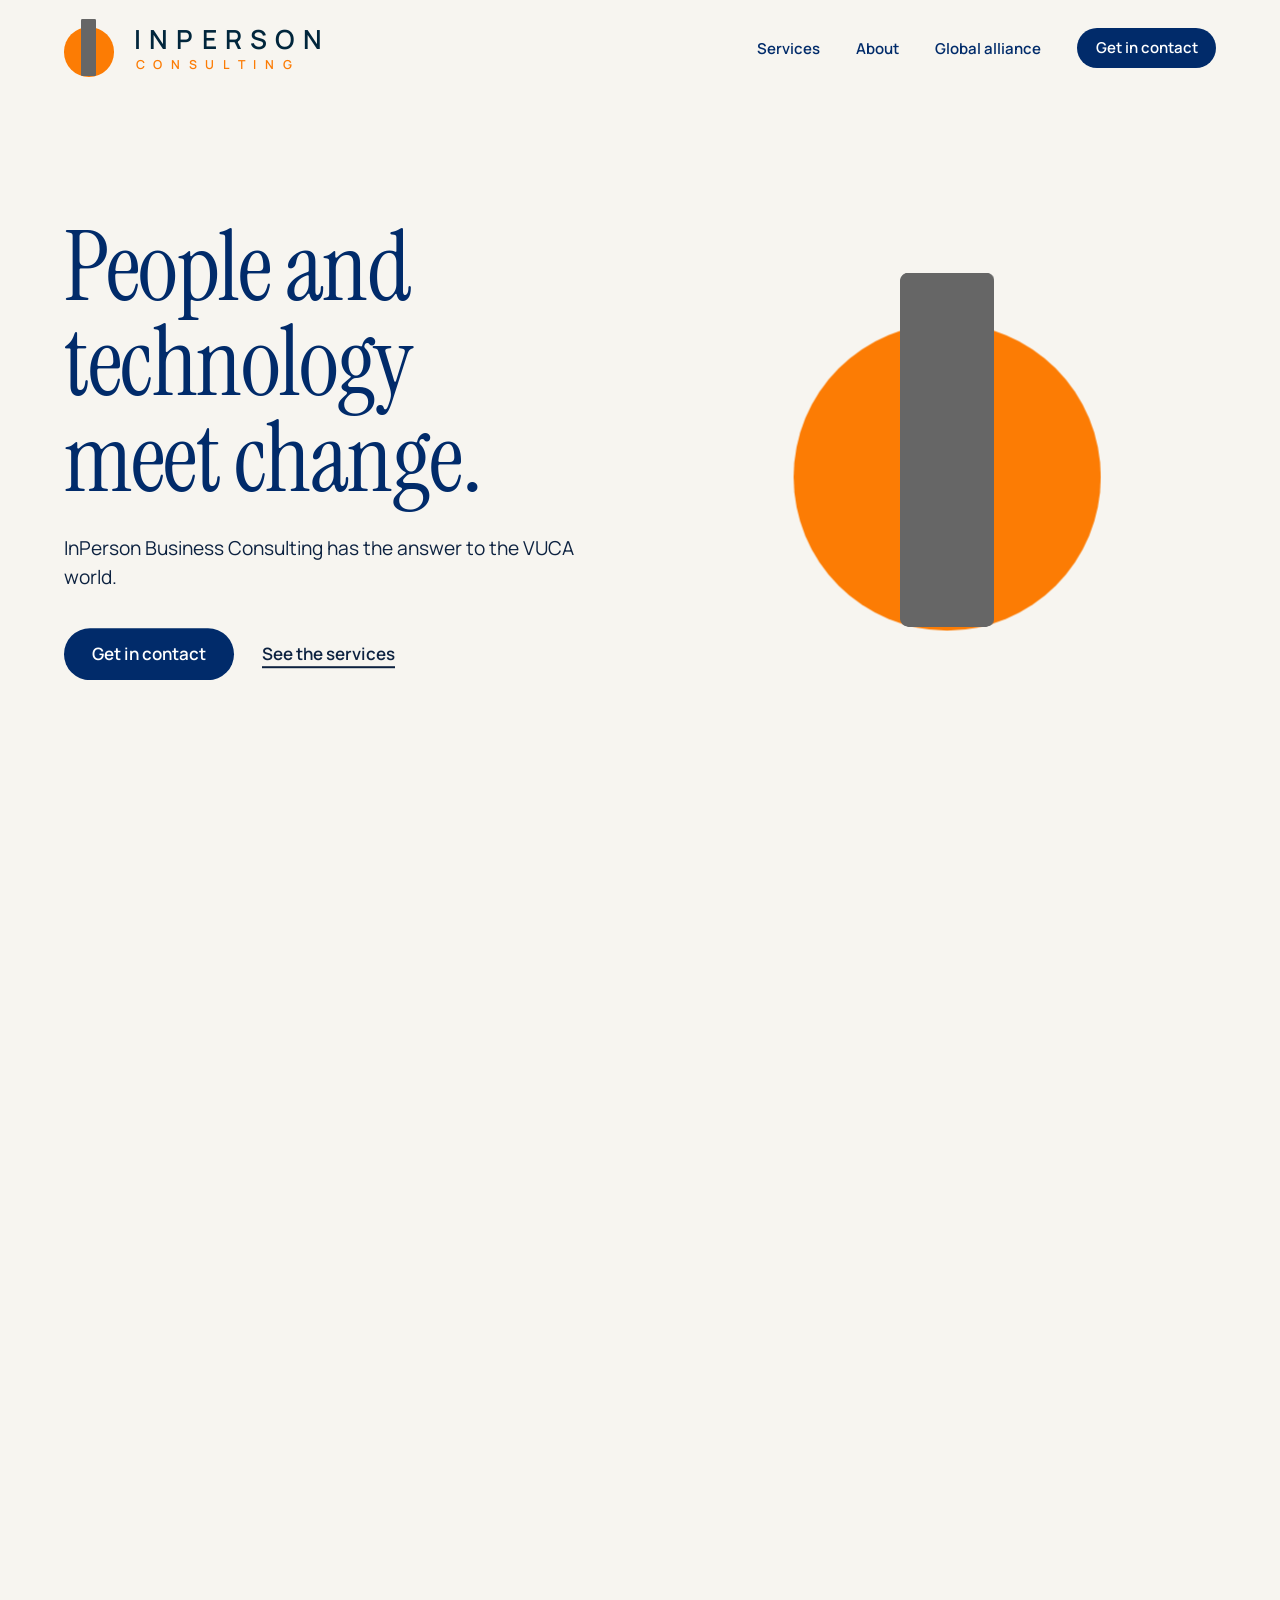
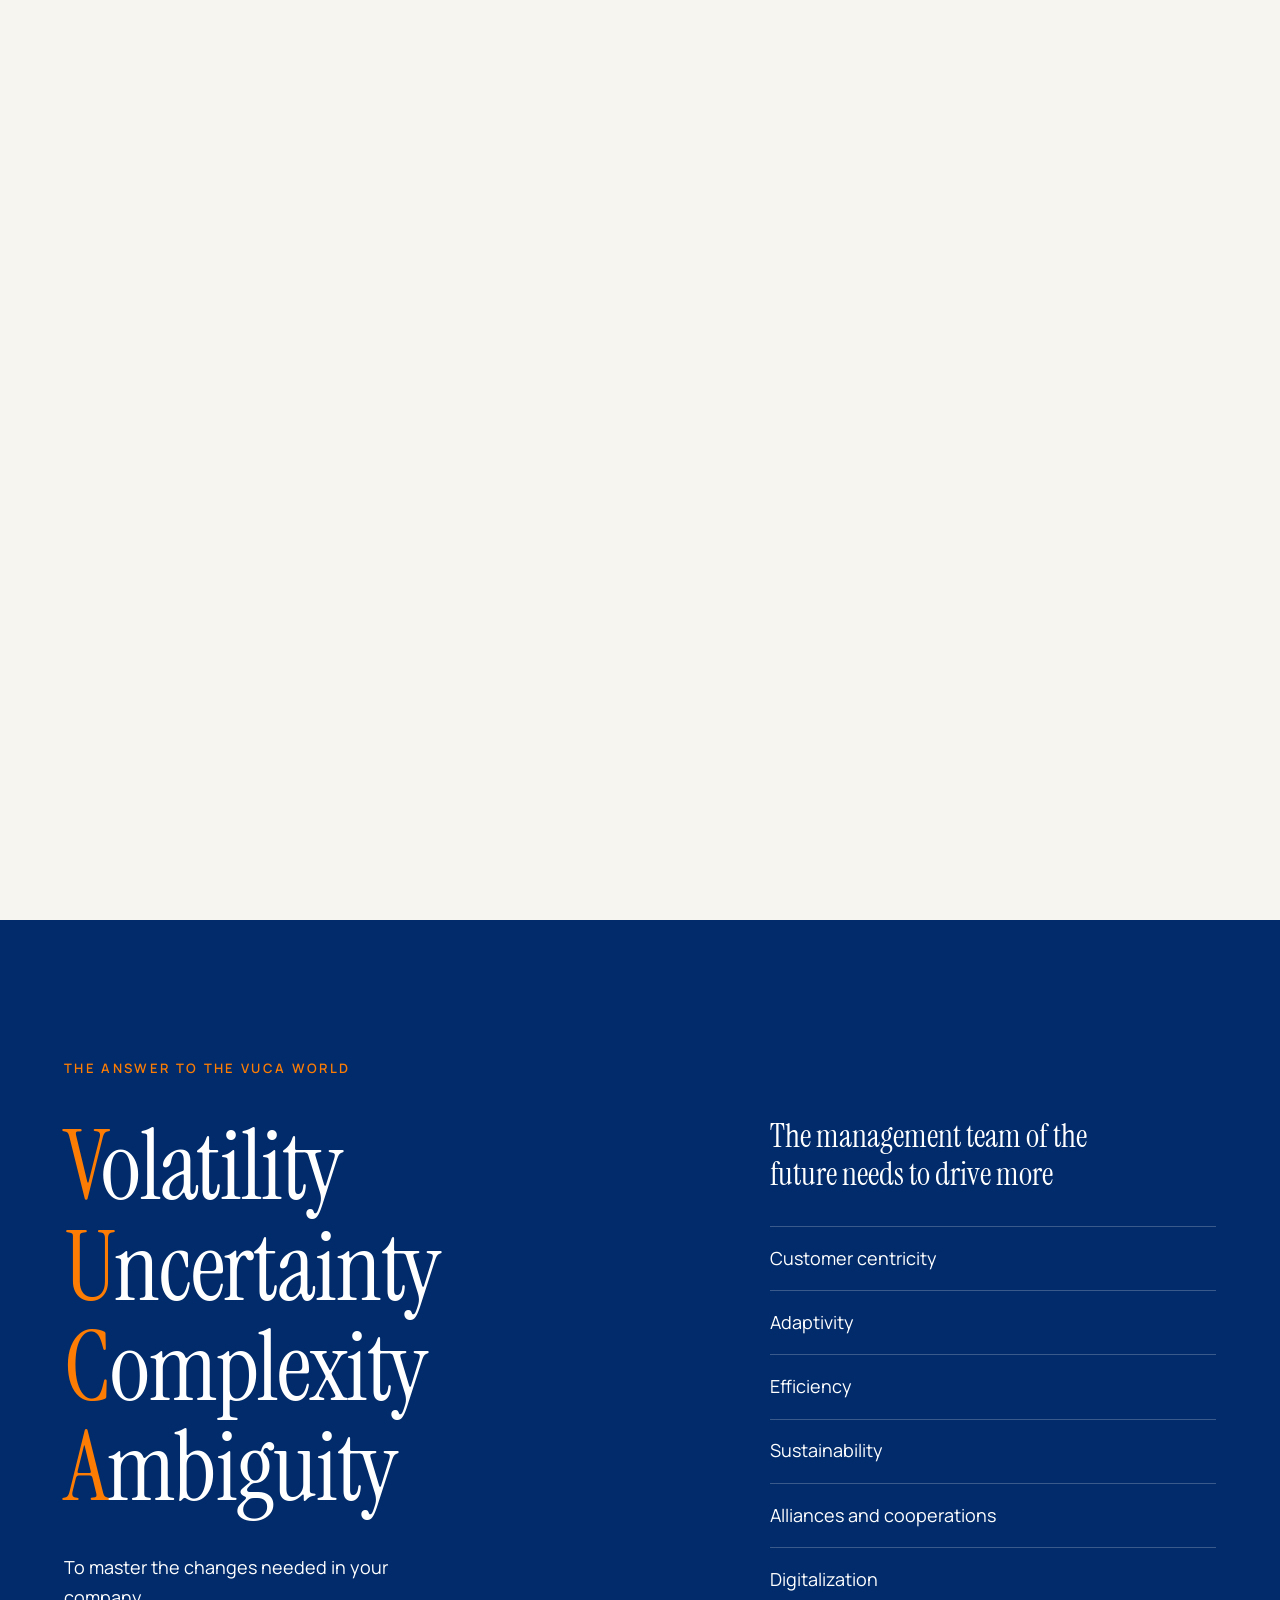
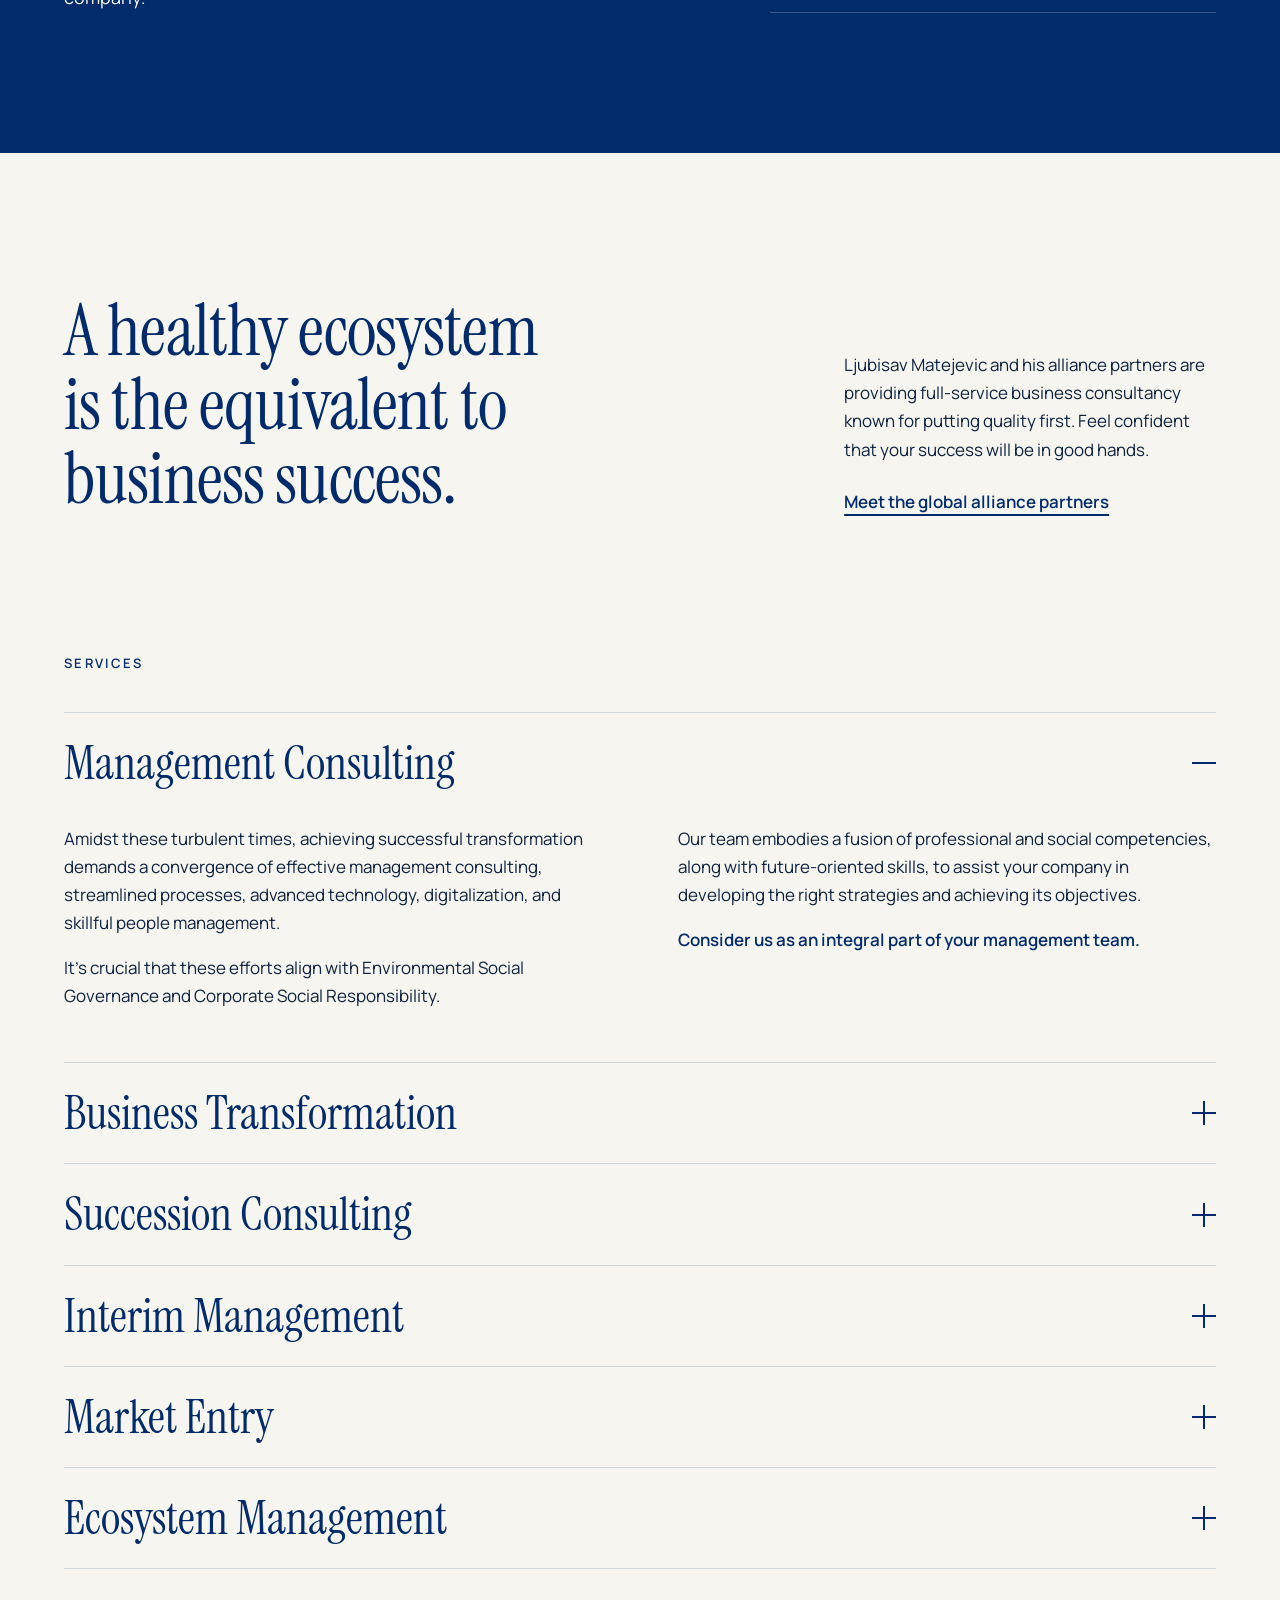
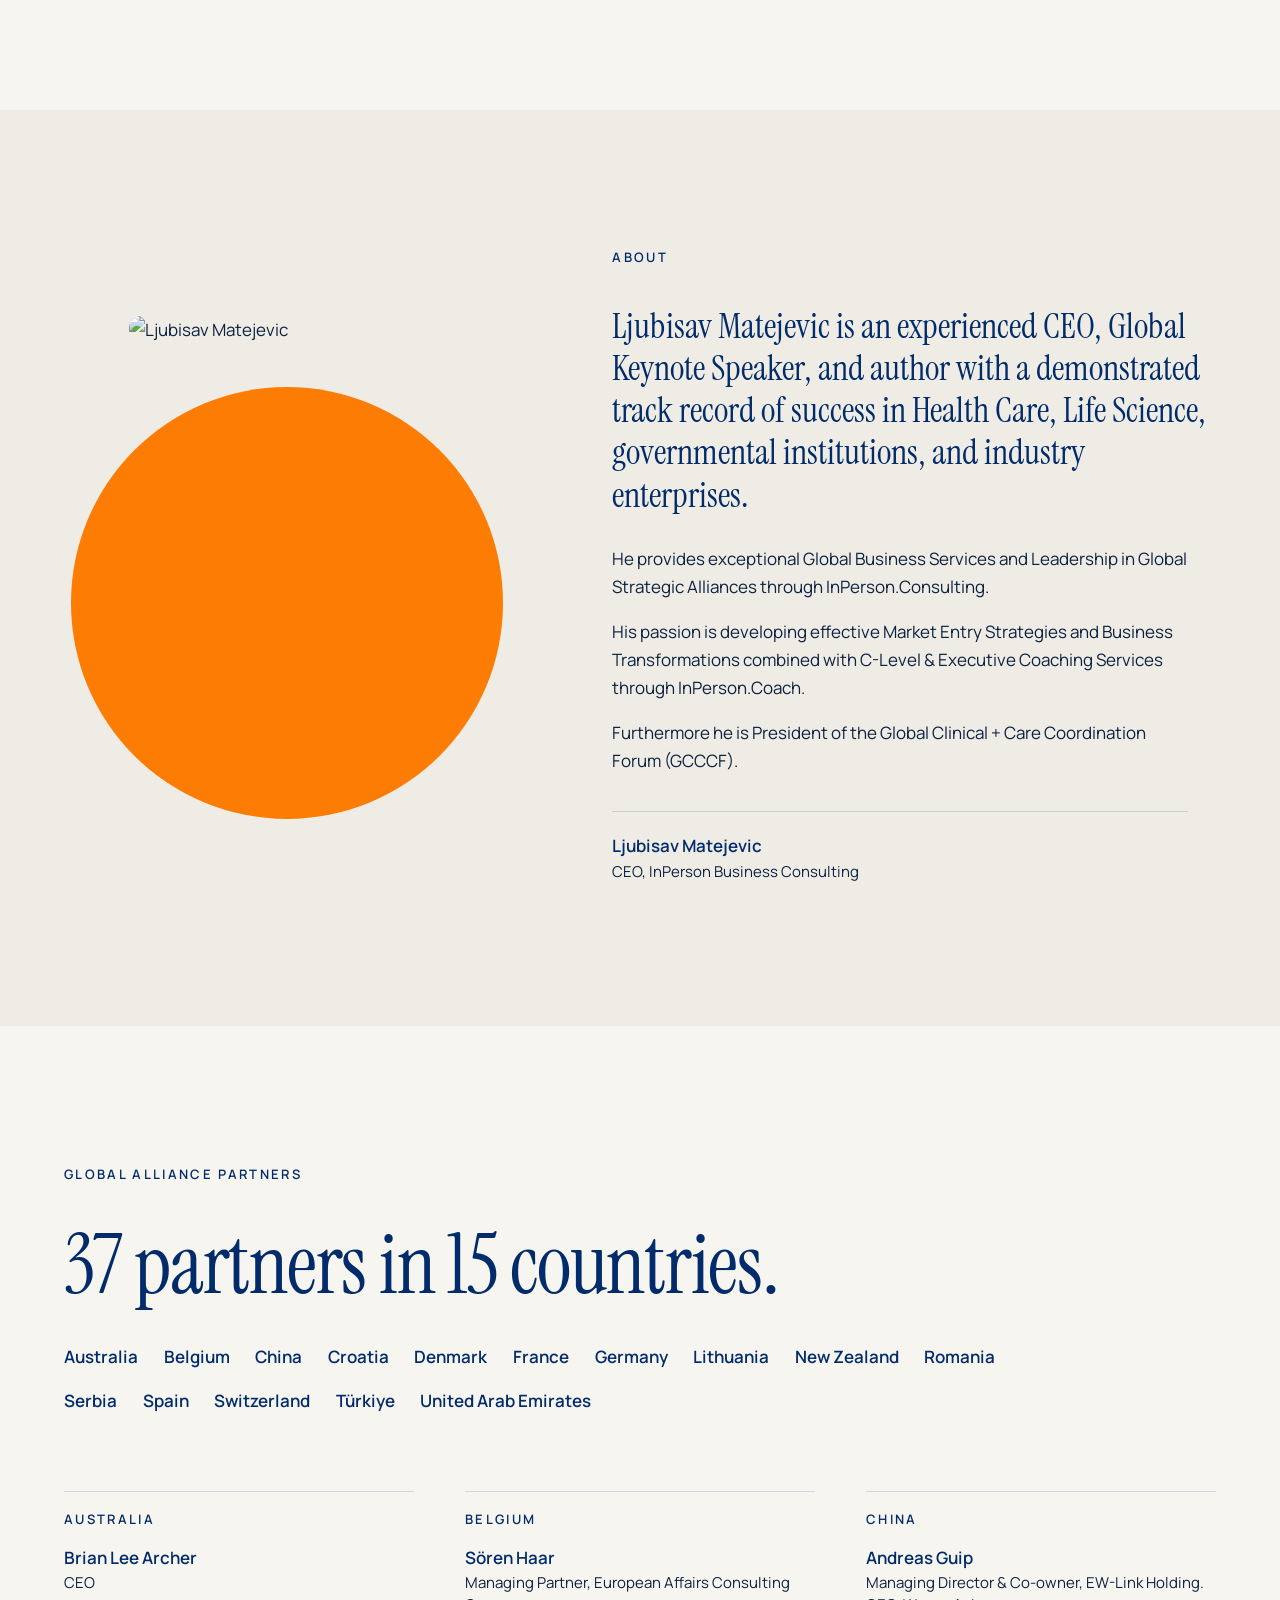
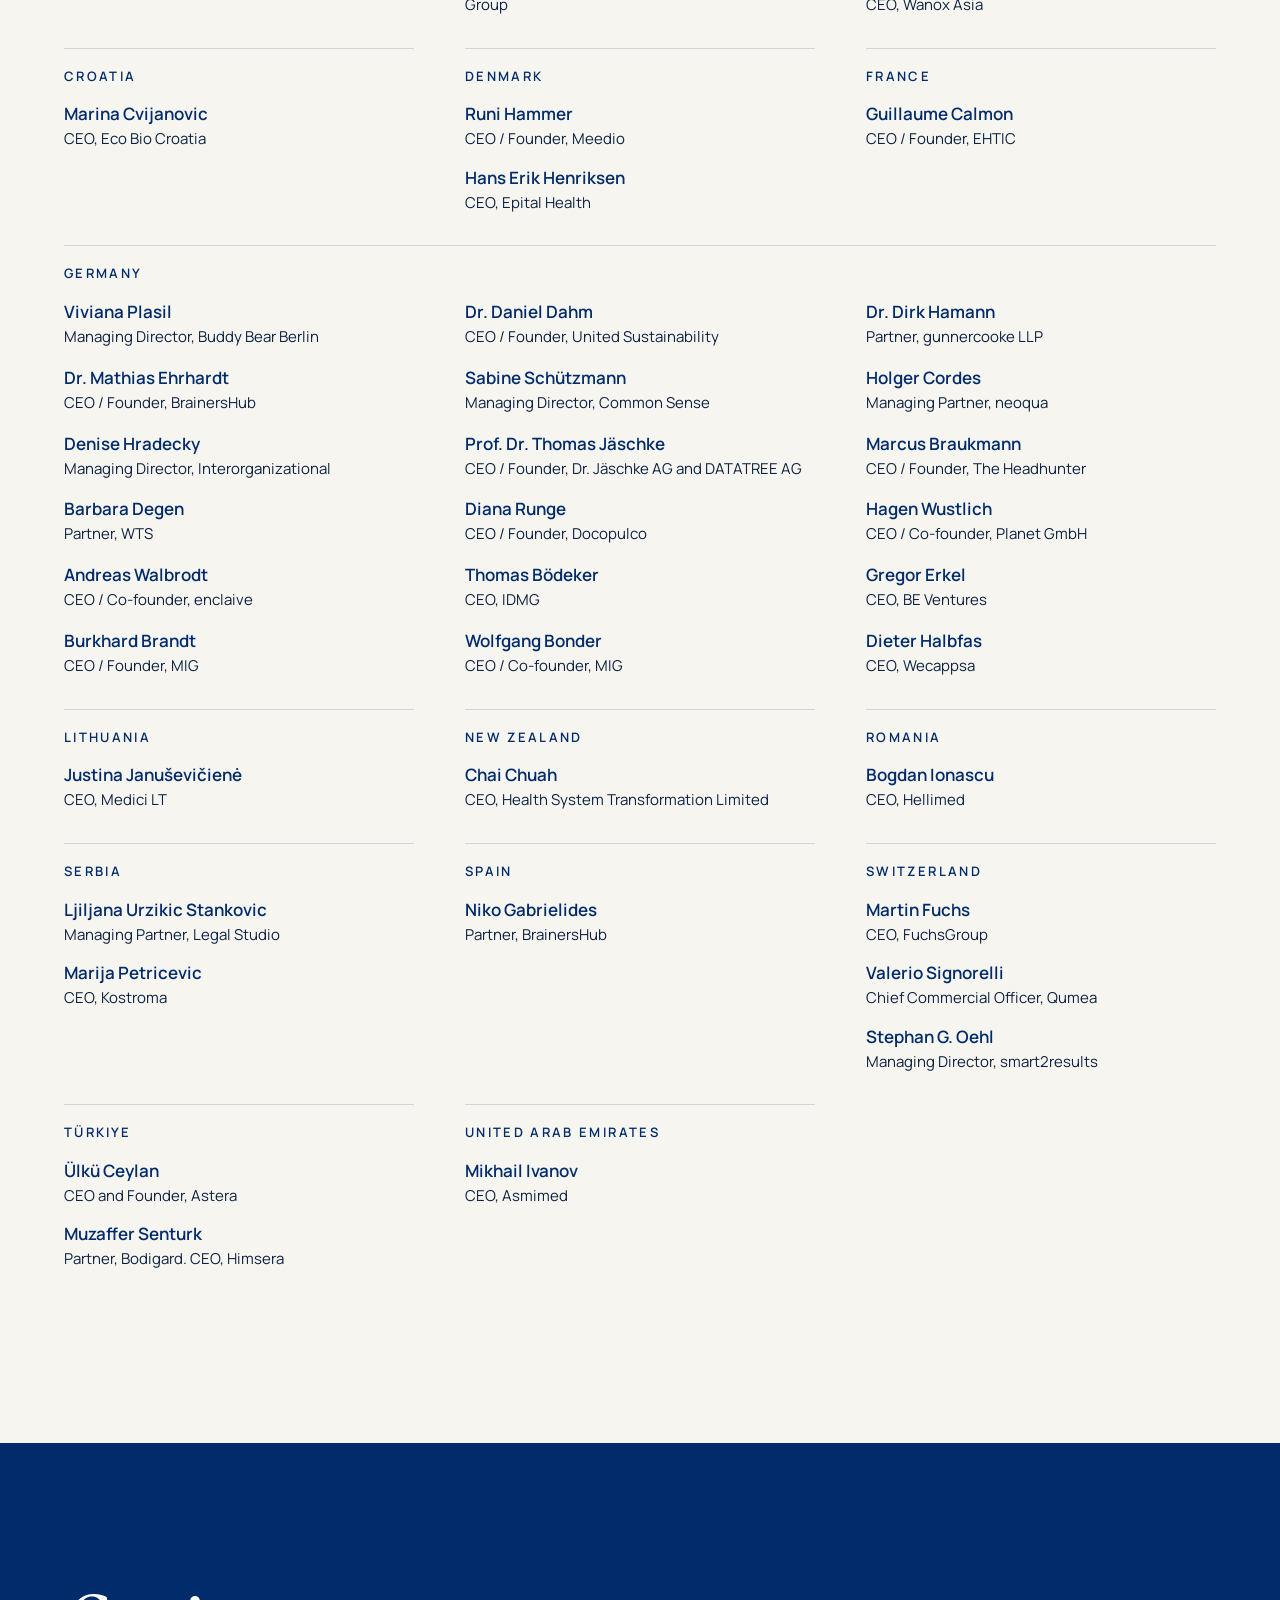
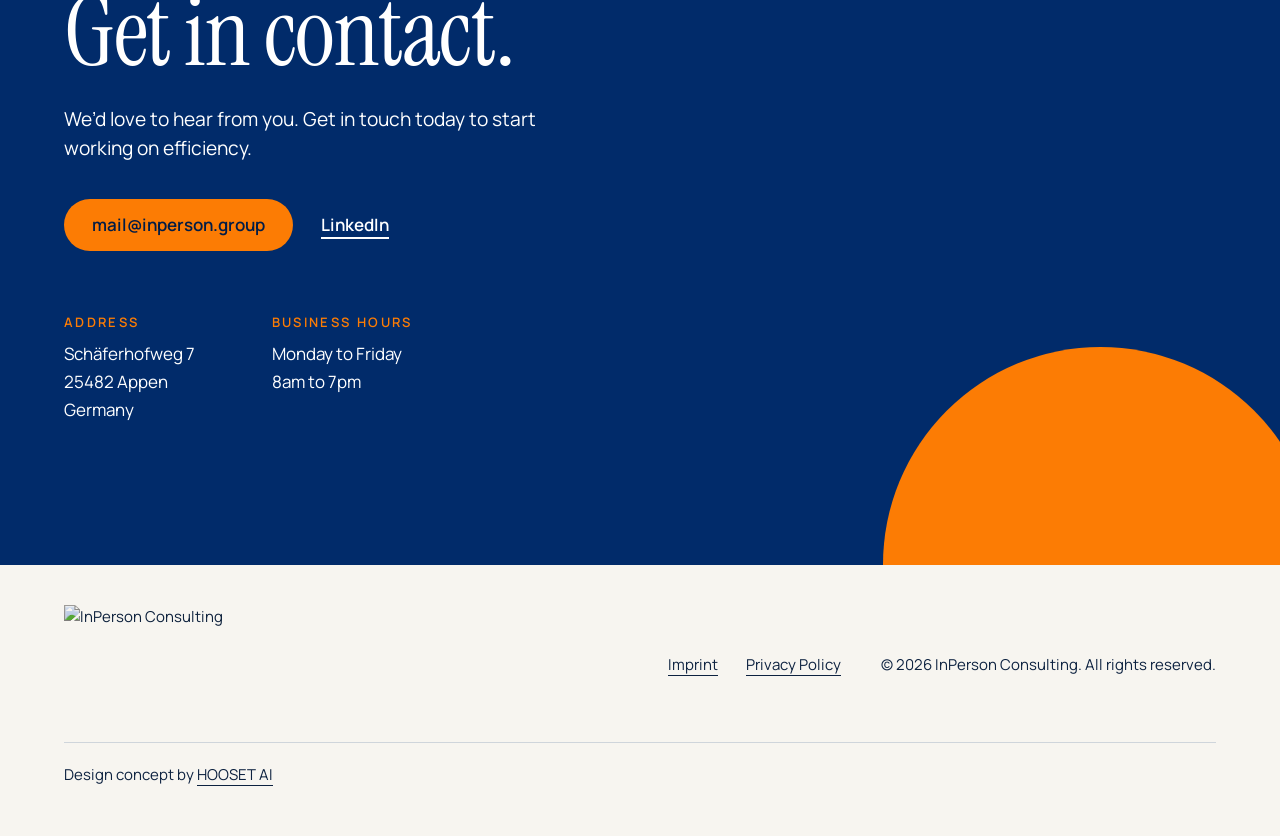
==== commit 6a316162: "Two typefaces instead of three The header wordmark is set in Manrope like the menu beside it, and Mo" ====
--- a/index.html
+++ b/index.html
@@ -11,8 +11,8 @@
   <link rel="icon" href="data:image/svg+xml,%3Csvg xmlns='http://www.w3.org/2000/svg' viewBox='-8 0 116 116'%3E%3Ccircle cx='50' cy='66' r='50' fill='%23fc7c04'/%3E%3Crect x='34.65' y='0' width='30.7' height='115.2' rx='2.6' fill='%23666'/%3E%3C/svg%3E">
   <link rel="preconnect" href="https://fonts.googleapis.com">
   <link rel="preconnect" href="https://fonts.gstatic.com" crossorigin>
-  <link href="https://fonts.googleapis.com/css2?family=Instrument+Serif:ital@0;1&family=Manrope:wght@400;500;600;700&display=swap" rel="stylesheet">
-  <link href="https://fonts.googleapis.com/css2?family=Montserrat:wght@500&text=INPERSOCULTG&display=swap" rel="stylesheet">
+  <!-- Two typefaces: Instrument Serif for the large lines, Manrope (two weights) for everything else. -->
+  <link href="https://fonts.googleapis.com/css2?family=Instrument+Serif:ital@0;1&family=Manrope:wght@400;600&display=swap" rel="stylesheet">
   <link rel="stylesheet" href="styles.css">
   <meta name="color-scheme" content="light">
   <!-- The opening moves only for visitors who have not asked their device for less motion. -->
--- a/styles.css
+++ b/styles.css
@@ -1,6 +1,7 @@
 /* InPerson Consulting, design concept.
    His colours (navy, orange and the grey of the logo's bar) on a warm paper white.
-   One typeface for reading (Manrope, already on his site), one for the large lines (Instrument Serif). */
+   Two typefaces and no more: Manrope for reading (already on his site, in two weights, 400 and 600)
+   and Instrument Serif for the large lines. The serif's italic is kept for the quote alone. */
 
 :root {
   --navy: #012b6a;
@@ -36,6 +37,7 @@
 a { color: inherit; }
 p { margin: 0 0 1em; }
 p:last-child { margin-bottom: 0; }
+b, strong, dt { font-weight: 600; }
 h1, h2, h3 { margin: 0; text-wrap: balance; }
 section[id] { scroll-margin-top: 4.5rem; }
 
@@ -111,9 +113,9 @@
 .logo__mark { position: relative; flex: none; width: var(--m); height: calc(var(--m) * 1.165); }
 .logo__mark i { position: absolute; left: 0; top: calc(var(--m) * 0.165); width: var(--m); height: var(--m); border-radius: 50%; background: var(--orange); }
 .logo__mark b { position: absolute; left: calc(var(--m) * 0.3465); top: 0; width: calc(var(--m) * 0.307); height: calc(var(--m) * 1.152); border-radius: calc(var(--m) * 0.026); background: var(--grey); }
-.logo__words { flex: none; width: calc(var(--m) * 5.25); height: var(--m); overflow: visible; font-family: "Montserrat", var(--sans); font-weight: 500; }
-.logo__words text:first-child { font-size: 17px; letter-spacing: 0.3em; fill: #01263c; }
-.logo__words text:last-child { font-size: 8px; letter-spacing: 0.72em; fill: var(--orange); }
+.logo__words { flex: none; width: calc(var(--m) * 5.25); height: var(--m); overflow: visible; font-family: var(--sans); font-weight: 600; }
+.logo__words text:first-child { font-size: 17px; letter-spacing: 0.31em; fill: #01263c; }
+.logo__words text:last-child { font-size: 8px; letter-spacing: 0.7em; fill: var(--orange); }
 
 .site-nav ul { display: flex; align-items: center; gap: 2.25rem; margin: 0; padding: 0; list-style: none; }
 .site-nav a:not(.button) { font-size: 0.9375rem; font-weight: 600; color: var(--navy); text-decoration: none; text-underline-offset: 0.4em; }
@@ -220,7 +222,7 @@
 .vuca__close { max-width: 24rem; margin-top: 2.25rem; font-size: 1.125rem; }
 .vuca__drivers h3 { margin-bottom: 2rem; font: 400 clamp(1.5rem, 2.5vw, 2.125rem)/1.2 var(--serif); }
 .vuca__drivers ul { margin: 0; padding: 0; list-style: none; border-top: 1px solid var(--line-light); }
-.vuca__drivers li { padding: 1.05rem 0; border-bottom: 1px solid var(--line-light); font-size: 1.125rem; font-weight: 500; }
+.vuca__drivers li { padding: 1.05rem 0; border-bottom: 1px solid var(--line-light); font-size: 1.125rem; }
 
 /* ---------- Statement ---------- */
 
@@ -255,13 +257,13 @@
 .service { display: grid; grid-template-columns: minmax(0, 1fr) minmax(0, 1fr); gap: clamp(2rem, 6vw, 6rem); padding: 0.75rem 0 3.25rem; }
 .services details[open] .service { animation: rise 0.5s var(--ease); }
 .service__text p { max-width: 35rem; }
-.service__note { font: italic 400 1.5rem/1.3 var(--serif); color: var(--navy); }
+.service__note { font-weight: 600; color: var(--navy); }
 .service__text .service__note { margin-top: 1.75rem; }
 .service__more { margin: 0; }
 dl.service__more { display: grid; gap: 1.05rem; align-content: start; }
 dl.service__more div { padding-top: 1.05rem; border-top: 1px solid var(--line); }
 dl.service__more div:first-child { padding-top: 0; border-top: 0; }
-dl.service__more dt { margin-bottom: 0.2rem; font-weight: 700; color: var(--navy); }
+dl.service__more dt { margin-bottom: 0.2rem; color: var(--navy); }
 dl.service__more dd { margin: 0; font-size: 1rem; line-height: 1.55; }
 
 @keyframes rise { from { opacity: 0; transform: translateY(0.75rem); } }
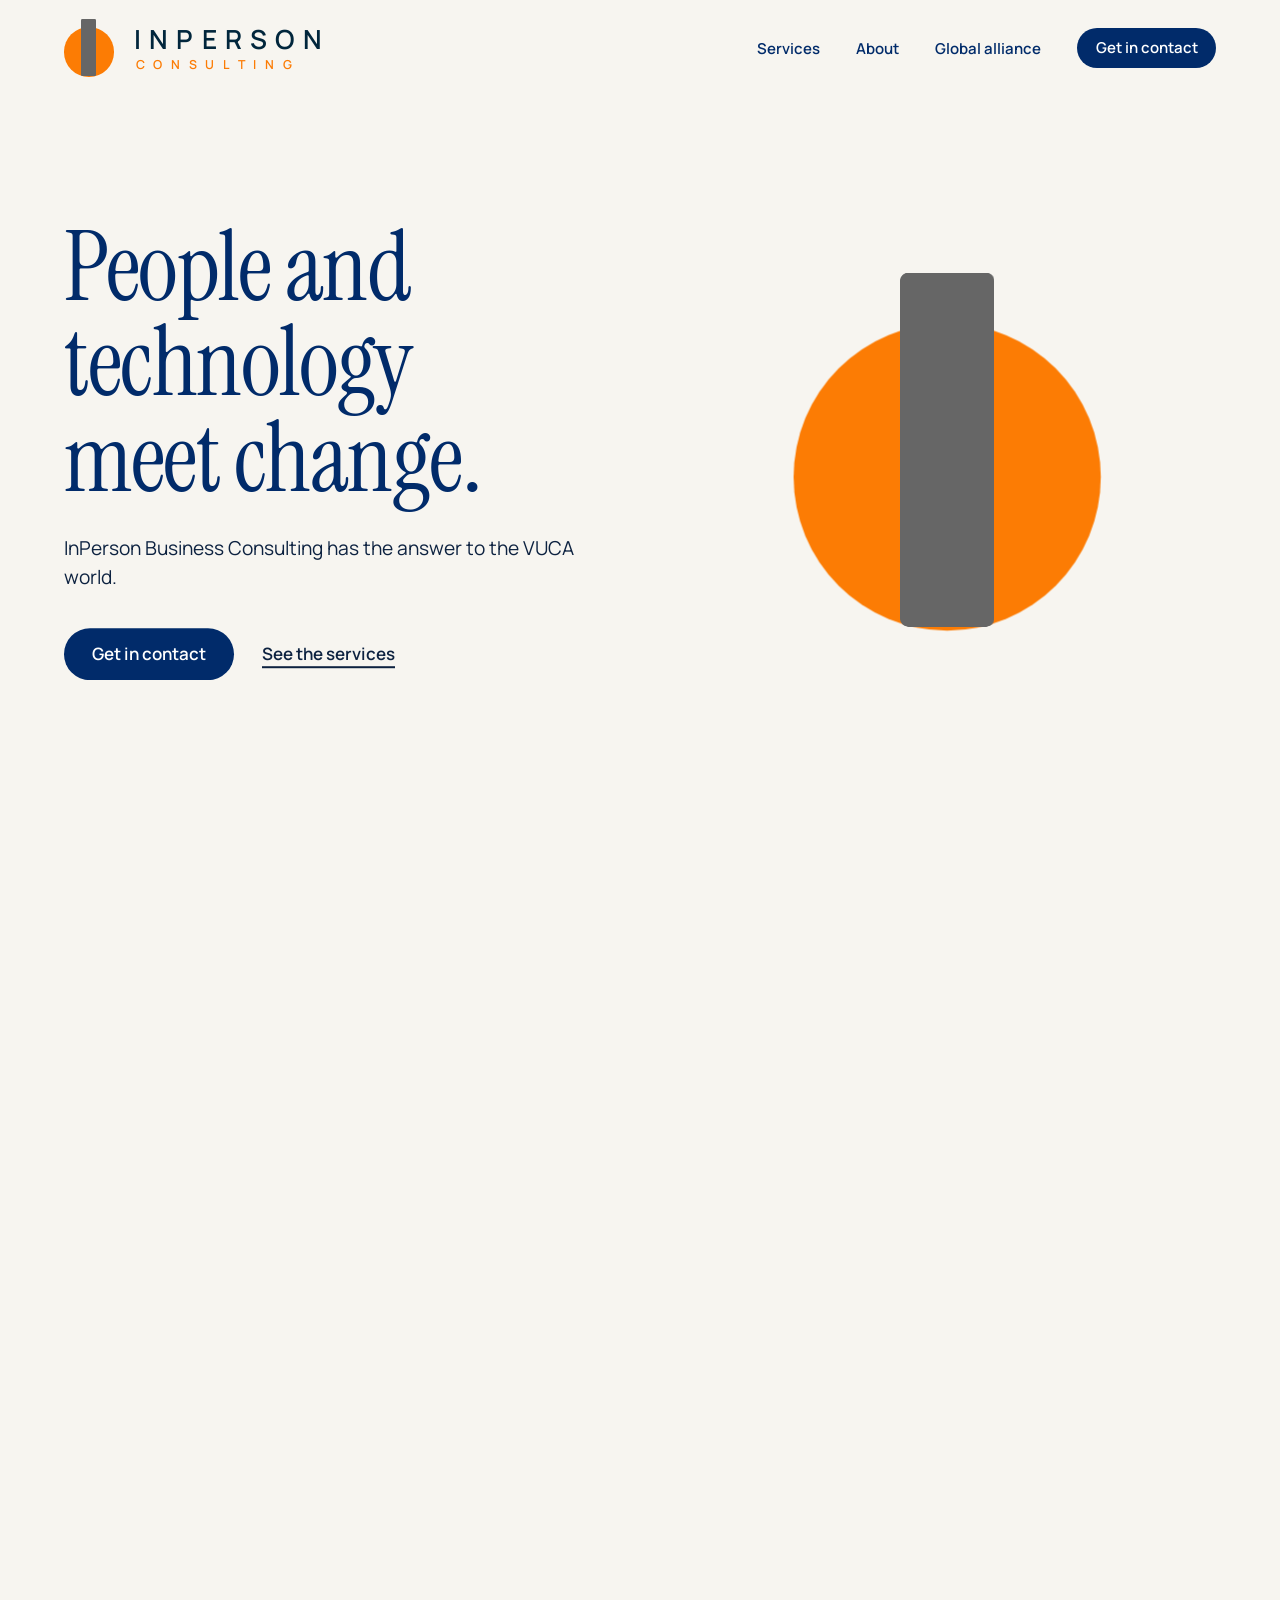
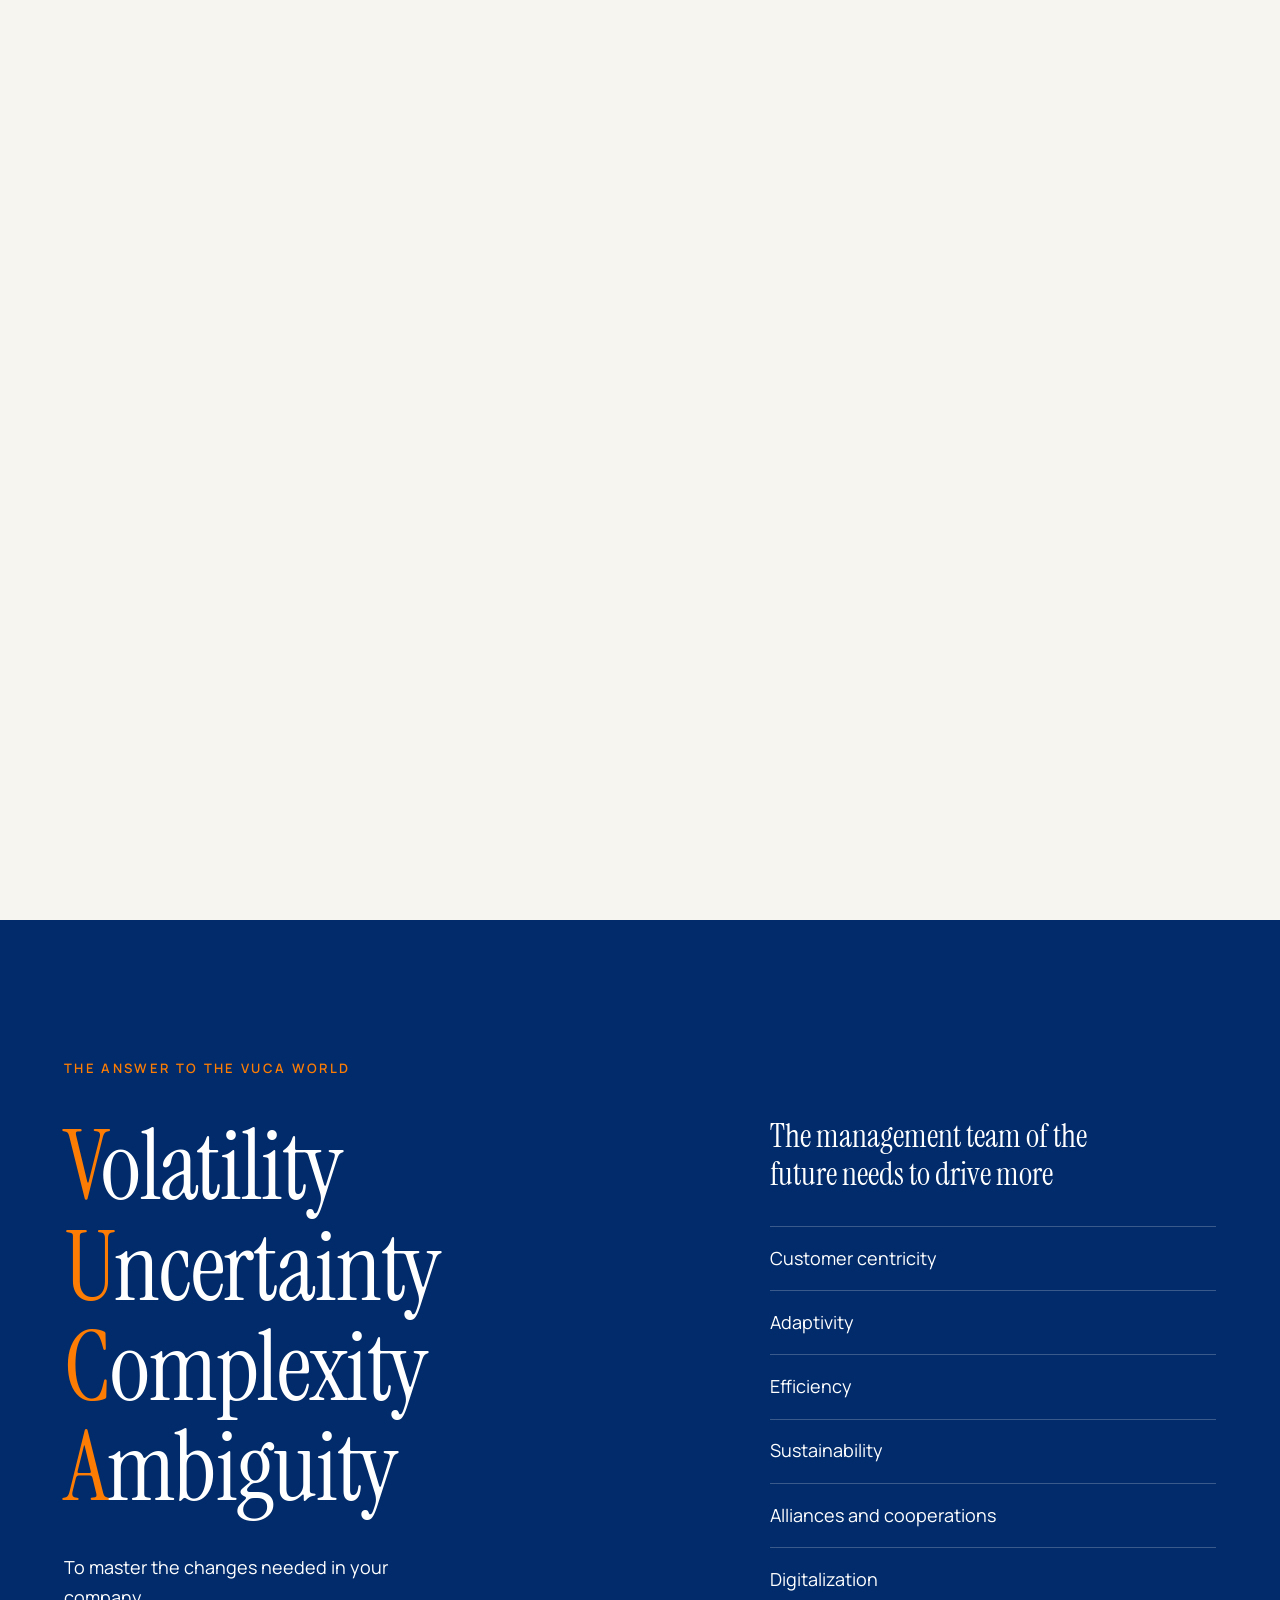
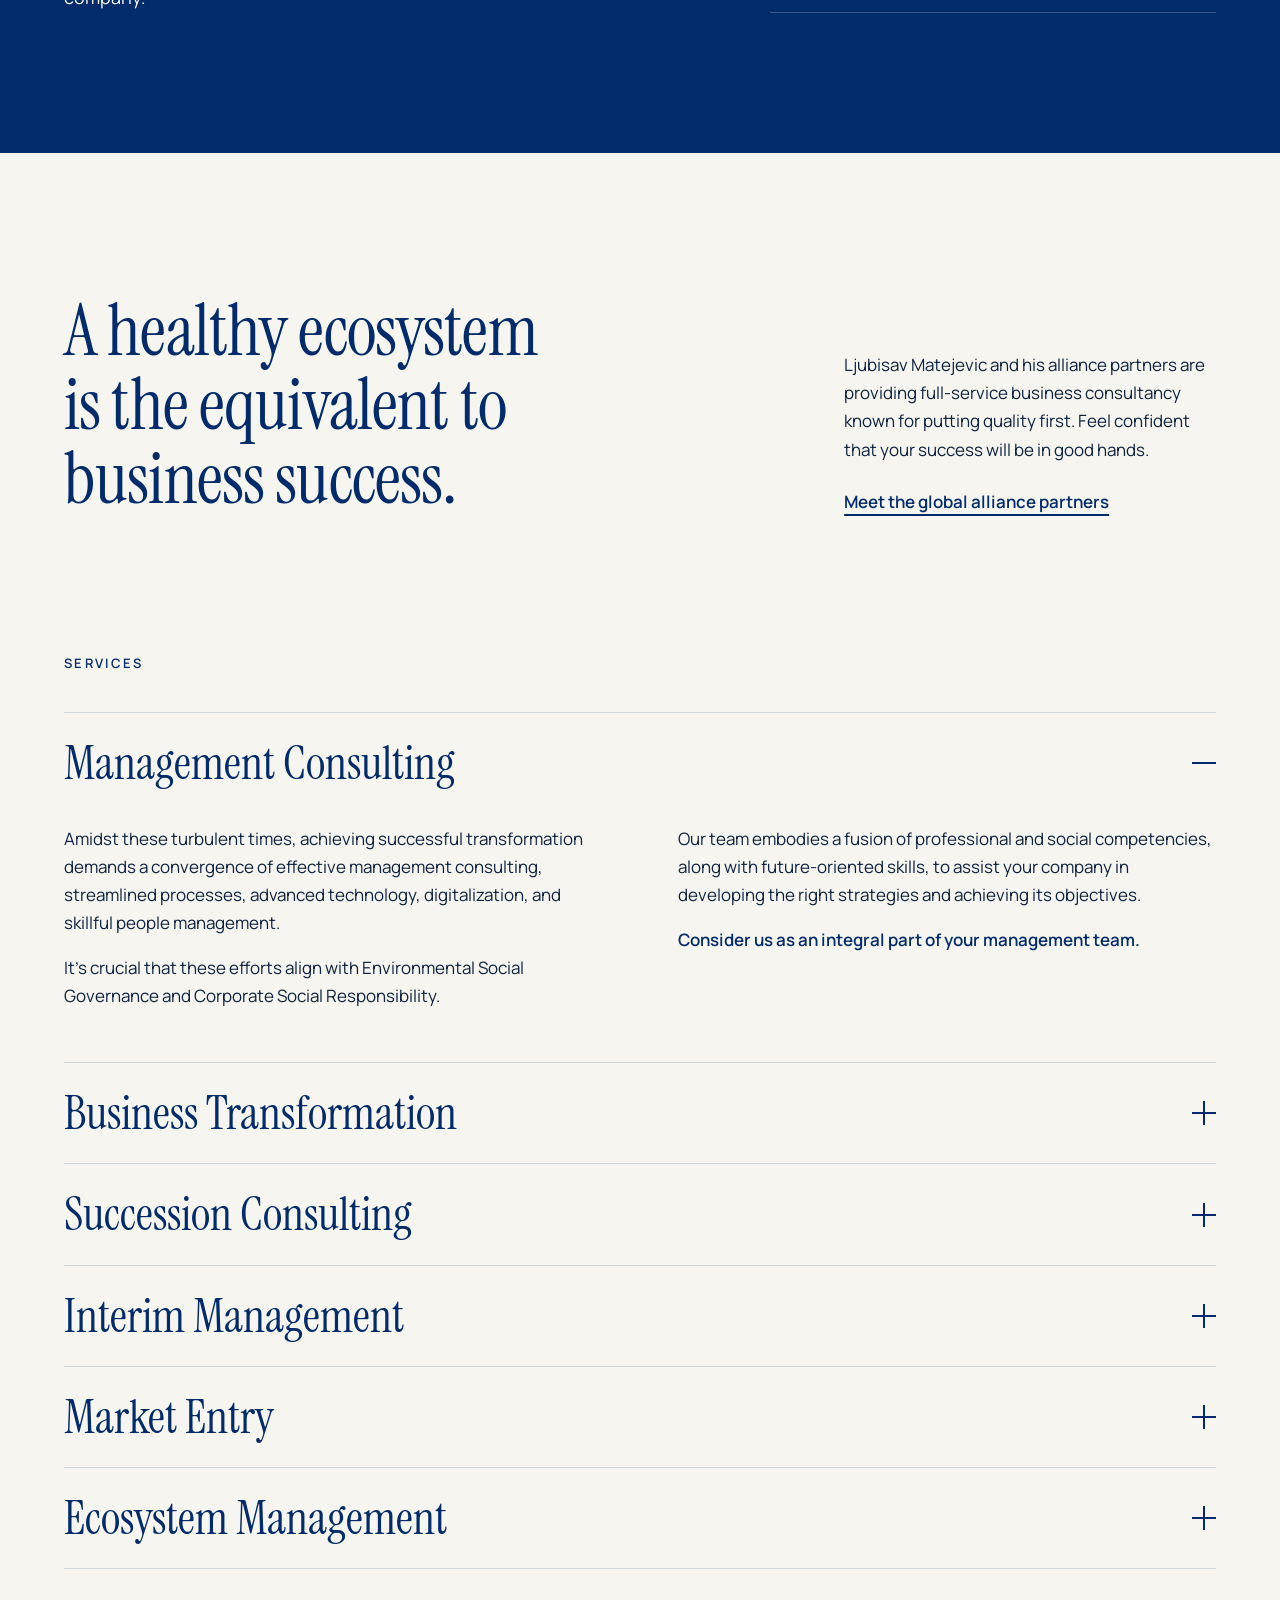
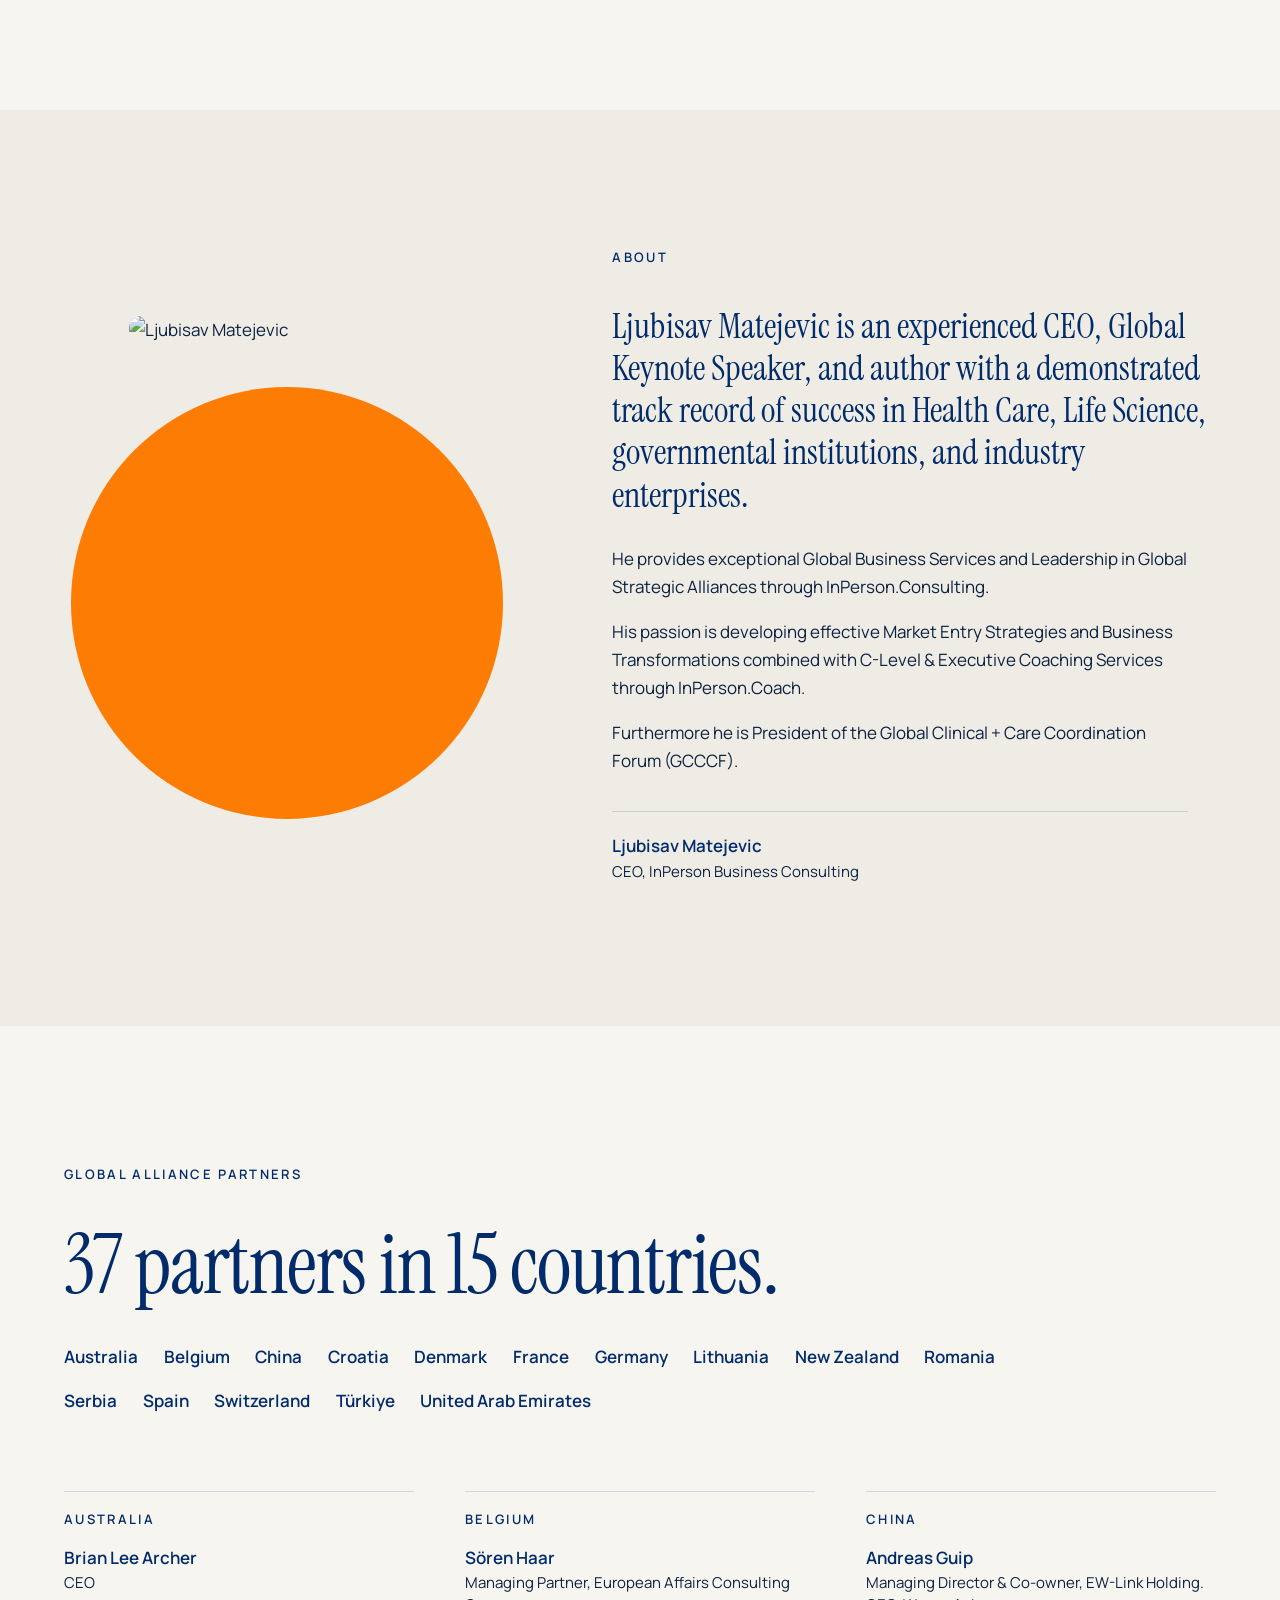
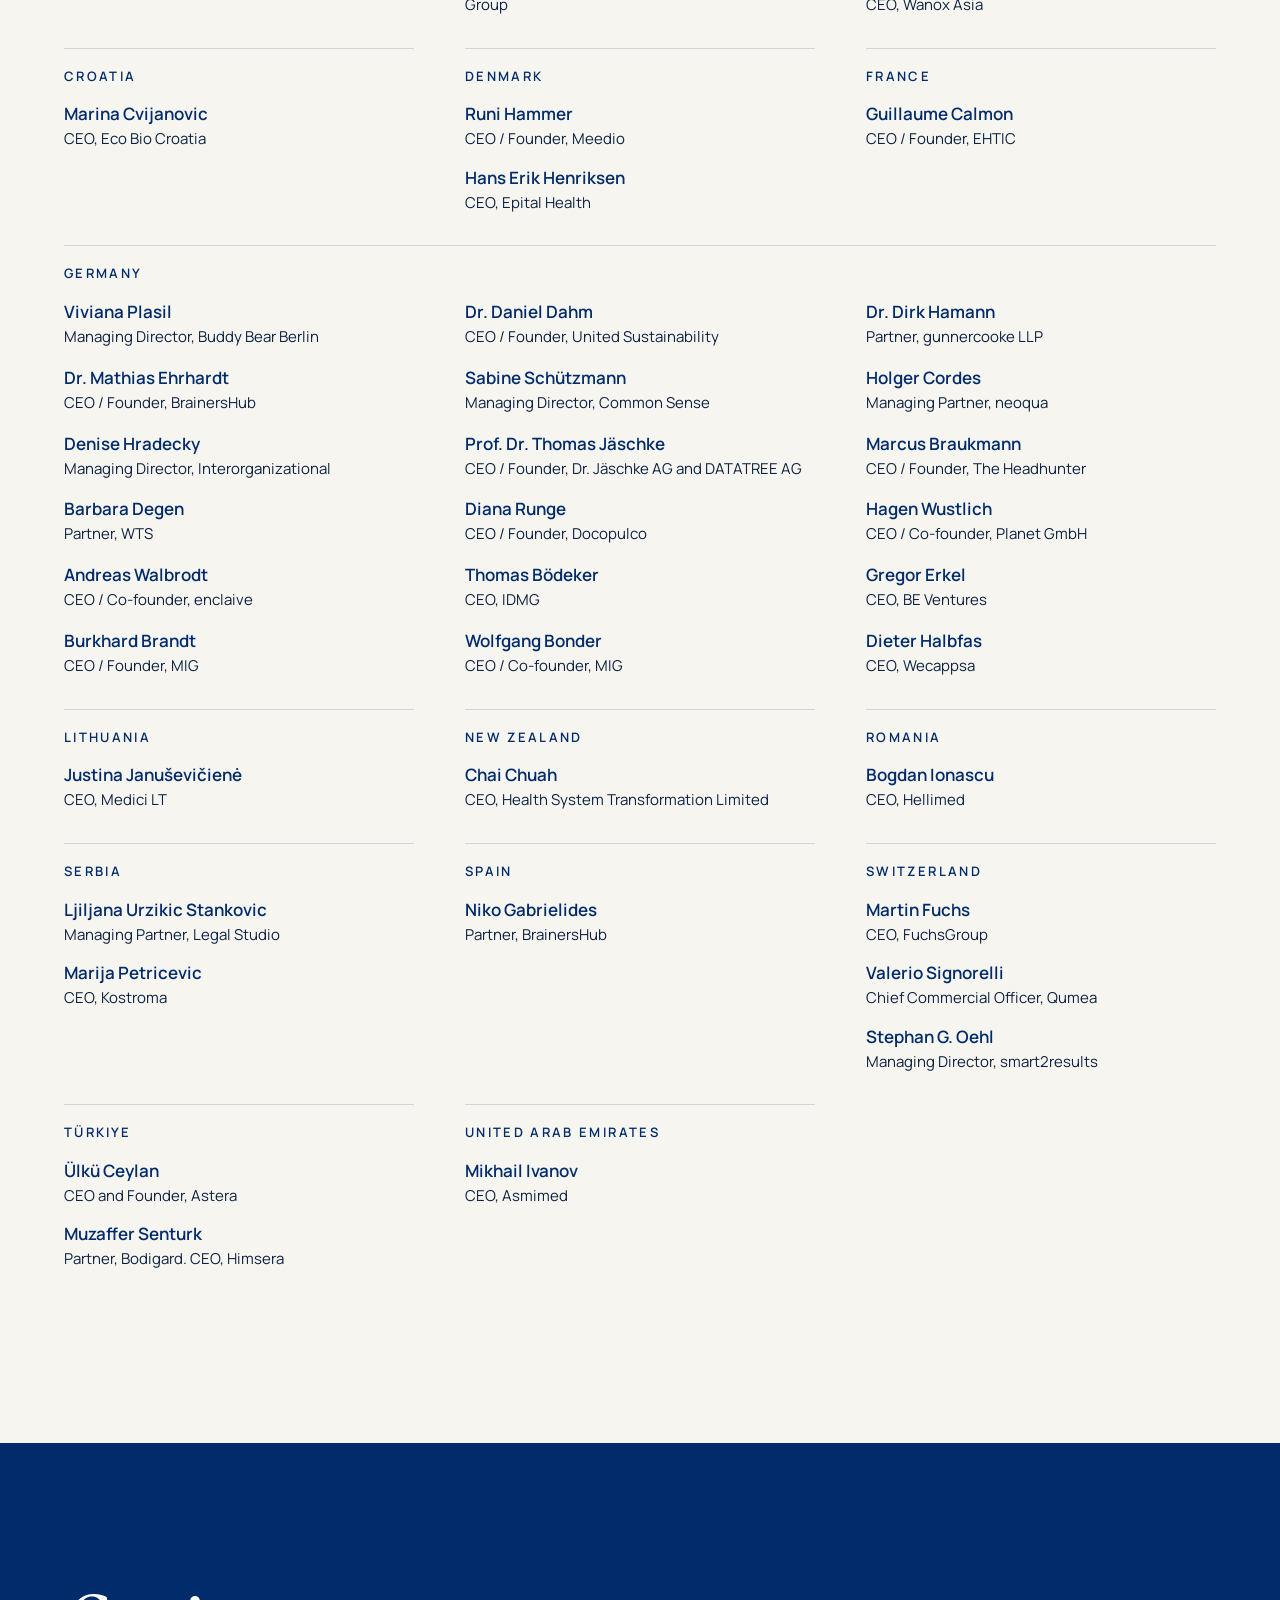
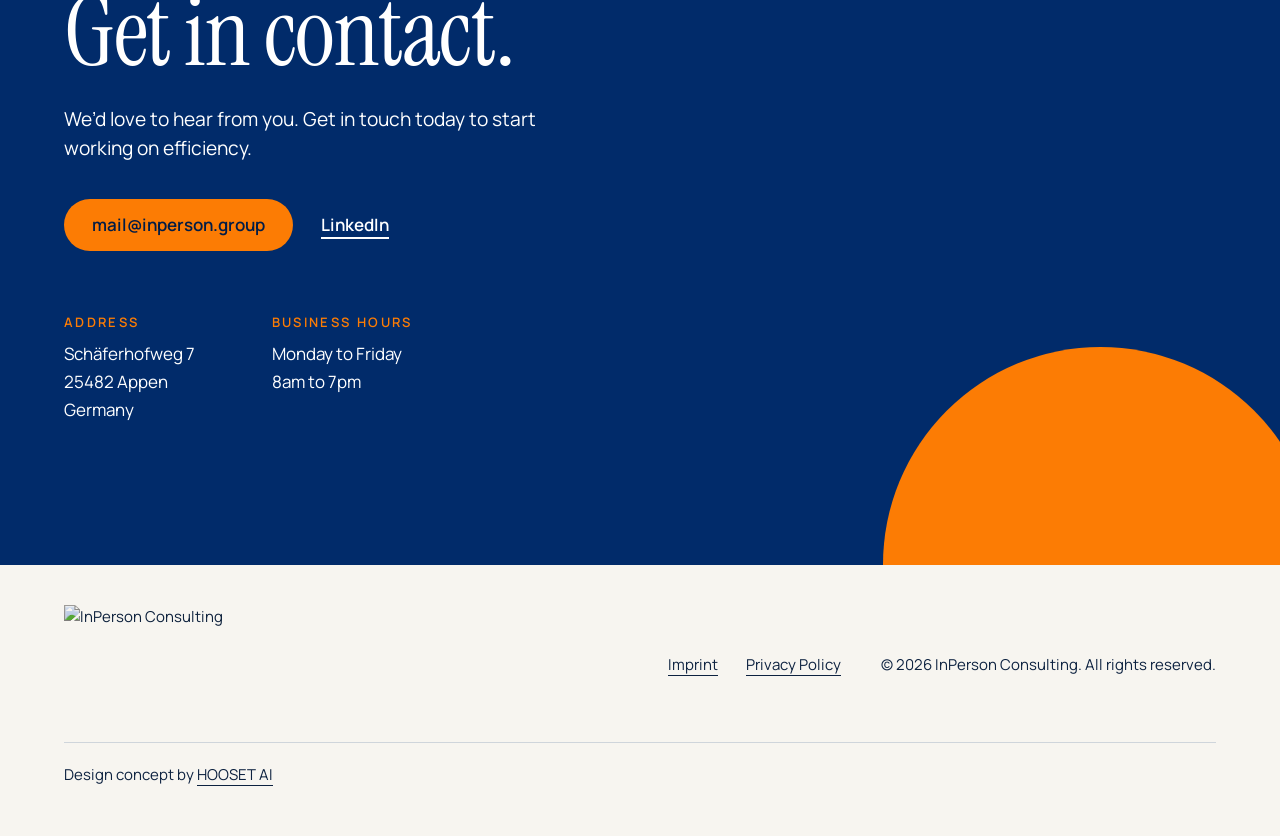
==== commit d2a723a0: "Exact link landings, a steady reload, and the two legal pages - Every link into the page ends with t" ====
--- a/index.html
+++ b/index.html
@@ -16,7 +16,11 @@
   <link rel="stylesheet" href="styles.css">
   <meta name="color-scheme" content="light">
   <!-- The opening moves only for visitors who have not asked their device for less motion. -->
-  <script>if (!window.matchMedia("(prefers-reduced-motion: reduce)").matches) document.documentElement.classList.add("js-scene");</script>
+  <script>
+    if (!window.matchMedia("(prefers-reduced-motion: reduce)").matches) document.documentElement.classList.add("js-scene");
+    // A reload starts at the top (or at the section in the address), not at a remembered spot.
+    if ("scrollRestoration" in history) history.scrollRestoration = "manual";
+  </script>
 </head>
 <body>
   <a class="skip" href="#main">Skip to content</a>
@@ -255,20 +259,20 @@
         </ul>
 
         <div class="directory">
-          <section aria-labelledby="c-au"><h3 id="c-au">Australia</h3><ul>
+          <section id="c-au" aria-labelledby="c-au-name"><h3 id="c-au-name">Australia</h3><ul>
             <li><b>Brian Lee Archer</b><span>CEO</span></li></ul></section>
-          <section aria-labelledby="c-be"><h3 id="c-be">Belgium</h3><ul>
+          <section id="c-be" aria-labelledby="c-be-name"><h3 id="c-be-name">Belgium</h3><ul>
             <li><b>Sören Haar</b><span>Managing Partner, European Affairs Consulting Group</span></li></ul></section>
-          <section aria-labelledby="c-cn"><h3 id="c-cn">China</h3><ul>
+          <section id="c-cn" aria-labelledby="c-cn-name"><h3 id="c-cn-name">China</h3><ul>
             <li><b>Andreas Guip</b><span>Managing Director &amp; Co-owner, EW-Link Holding. CEO, Wanox Asia</span></li></ul></section>
-          <section aria-labelledby="c-hr"><h3 id="c-hr">Croatia</h3><ul>
+          <section id="c-hr" aria-labelledby="c-hr-name"><h3 id="c-hr-name">Croatia</h3><ul>
             <li><b>Marina Cvijanovic</b><span>CEO, Eco Bio Croatia</span></li></ul></section>
-          <section aria-labelledby="c-dk"><h3 id="c-dk">Denmark</h3><ul>
+          <section id="c-dk" aria-labelledby="c-dk-name"><h3 id="c-dk-name">Denmark</h3><ul>
             <li><b>Runi Hammer</b><span>CEO / Founder, Meedio</span></li>
             <li><b>Hans Erik Henriksen</b><span>CEO, Epital Health</span></li></ul></section>
-          <section aria-labelledby="c-fr"><h3 id="c-fr">France</h3><ul>
+          <section id="c-fr" aria-labelledby="c-fr-name"><h3 id="c-fr-name">France</h3><ul>
             <li><b>Guillaume Calmon</b><span>CEO / Founder, EHTIC</span></li></ul></section>
-          <section class="directory__wide" aria-labelledby="c-de"><h3 id="c-de">Germany</h3><ul>
+          <section class="directory__wide" id="c-de" aria-labelledby="c-de-name"><h3 id="c-de-name">Germany</h3><ul>
             <li><b>Viviana Plasil</b><span>Managing Director, Buddy Bear Berlin</span></li>
             <li><b>Dr. Daniel Dahm</b><span>CEO / Founder, United Sustainability</span></li>
             <li><b>Dr. Dirk Hamann</b><span>Partner, gunnercooke LLP</span></li>
@@ -287,25 +291,25 @@
             <li><b>Burkhard Brandt</b><span>CEO / Founder, MIG</span></li>
             <li><b>Wolfgang Bonder</b><span>CEO / Co-founder, MIG</span></li>
             <li><b>Dieter Halbfas</b><span>CEO, Wecappsa</span></li></ul></section>
-          <section aria-labelledby="c-lt"><h3 id="c-lt">Lithuania</h3><ul>
+          <section id="c-lt" aria-labelledby="c-lt-name"><h3 id="c-lt-name">Lithuania</h3><ul>
             <li><b>Justina Januševičienė</b><span>CEO, Medici LT</span></li></ul></section>
-          <section aria-labelledby="c-nz"><h3 id="c-nz">New Zealand</h3><ul>
+          <section id="c-nz" aria-labelledby="c-nz-name"><h3 id="c-nz-name">New Zealand</h3><ul>
             <li><b>Chai Chuah</b><span>CEO, Health System Transformation Limited</span></li></ul></section>
-          <section aria-labelledby="c-ro"><h3 id="c-ro">Romania</h3><ul>
+          <section id="c-ro" aria-labelledby="c-ro-name"><h3 id="c-ro-name">Romania</h3><ul>
             <li><b>Bogdan Ionascu</b><span>CEO, Hellimed</span></li></ul></section>
-          <section aria-labelledby="c-rs"><h3 id="c-rs">Serbia</h3><ul>
+          <section id="c-rs" aria-labelledby="c-rs-name"><h3 id="c-rs-name">Serbia</h3><ul>
             <li><b>Ljiljana Urzikic Stankovic</b><span>Managing Partner, Legal Studio</span></li>
             <li><b>Marija Petricevic</b><span>CEO, Kostroma</span></li></ul></section>
-          <section aria-labelledby="c-es"><h3 id="c-es">Spain</h3><ul>
+          <section id="c-es" aria-labelledby="c-es-name"><h3 id="c-es-name">Spain</h3><ul>
             <li><b>Niko Gabrielides</b><span>Partner, BrainersHub</span></li></ul></section>
-          <section aria-labelledby="c-ch"><h3 id="c-ch">Switzerland</h3><ul>
+          <section id="c-ch" aria-labelledby="c-ch-name"><h3 id="c-ch-name">Switzerland</h3><ul>
             <li><b>Martin Fuchs</b><span>CEO, FuchsGroup</span></li>
             <li><b>Valerio Signorelli</b><span>Chief Commercial Officer, Qumea</span></li>
             <li><b>Stephan G. Oehl</b><span>Managing Director, smart2results</span></li></ul></section>
-          <section aria-labelledby="c-tr"><h3 id="c-tr">Türkiye</h3><ul>
+          <section id="c-tr" aria-labelledby="c-tr-name"><h3 id="c-tr-name">Türkiye</h3><ul>
             <li><b>Ülkü Ceylan</b><span>CEO and Founder, Astera</span></li>
             <li><b>Muzaffer Senturk</b><span>Partner, Bodigard. CEO, Himsera</span></li></ul></section>
-          <section aria-labelledby="c-ae"><h3 id="c-ae">United Arab Emirates</h3><ul>
+          <section id="c-ae" aria-labelledby="c-ae-name"><h3 id="c-ae-name">United Arab Emirates</h3><ul>
             <li><b>Mikhail Ivanov</b><span>CEO, Asmimed</span></li></ul></section>
         </div>
       </div>
@@ -334,8 +338,8 @@
     <div class="wrap site-footer__grid">
       <img class="site-footer__logo" src="https://inperson.consulting/wp-content/uploads/2026/03/4.Consulting-1536x1536.png" alt="InPerson Consulting" width="1536" height="1536" loading="lazy" decoding="async">
       <ul>
-        <li><a href="https://inperson.consulting/imprint/">Imprint</a></li>
-        <li><a href="https://inperson.consulting/privacy-policy/">Privacy Policy</a></li>
+        <li><a href="imprint.html">Imprint</a></li>
+        <li><a href="privacy-policy.html">Privacy Policy</a></li>
       </ul>
       <p>© <span id="year">2026</span> InPerson Consulting. All rights reserved.</p>
       <p class="site-footer__credit">Design concept by <a href="https://hooset.org">HOOSET AI</a></p>
--- a/styles.css
+++ b/styles.css
@@ -17,6 +17,8 @@
   --sans: "Manrope", system-ui, -apple-system, "Segoe UI", Roboto, sans-serif;
   --gutter: clamp(1.25rem, 5vw, 5rem);
   --section: clamp(5rem, 11vw, 10rem);
+  /* Where a section's first line sits, from the top of the screen, when a link takes you to it. */
+  --land: 7.5rem;
   --ease: cubic-bezier(0.2, 0.7, 0.2, 1);
 }
 
@@ -39,7 +41,12 @@
 p:last-child { margin-bottom: 0; }
 b, strong, dt { font-weight: 600; }
 h1, h2, h3 { margin: 0; text-wrap: balance; }
-section[id] { scroll-margin-top: 4.5rem; }
+/* A link lands every section the same way: its first line a little under the header. Sections that
+   begin with their own top padding are scrolled past that padding, so the link goes all the way. */
+section[id] { scroll-margin-top: var(--land); }
+#vuca, #about, #alliance, #contact { scroll-margin-top: calc(var(--land) - var(--section)); }
+#top { scroll-margin-top: 0; }
+[tabindex="-1"]:focus { outline: none; }
 
 ::selection { background: var(--orange); color: var(--navy-deep); }
 
@@ -128,6 +135,7 @@
 }
 
 @media (max-width: 55rem) {
+  :root { --land: 6.25rem; }
   .site-header { --m: 2.1rem; padding-block: 1rem; }
   .site-header.is-solid { --m: 1.9rem; }
   .menu-button { display: inline-flex; align-items: center; position: relative; z-index: 2; }
@@ -294,8 +302,8 @@
 .alliance__countries a { display: inline-block; padding: 0.3rem 0; font-size: 1.0625rem; font-weight: 600; color: var(--navy); text-decoration: none; text-underline-offset: 0.4em; }
 .alliance__countries a:hover { text-decoration: underline; text-decoration-thickness: 1.5px; }
 .directory { display: grid; grid-template-columns: repeat(3, minmax(0, 1fr)); gap: 0 clamp(1.5rem, 4vw, 4rem); }
-.directory section { padding: 1.25rem 0 2rem; border-top: 1px solid var(--line); scroll-margin-top: 6.5rem; }
-.directory section:target { padding-top: calc(1.25rem - 2px); border-top: 3px solid var(--orange); }
+.directory section { padding: 1.25rem 0 2rem; border-top: 1px solid var(--line); scroll-margin-top: var(--land); }
+.directory section.is-target { padding-top: calc(1.25rem - 2px); border-top: 3px solid var(--orange); }
 .directory h3 { margin-bottom: 1rem; font: 600 0.8125rem/1.2 var(--sans); letter-spacing: 0.18em; text-transform: uppercase; color: var(--navy); }
 .directory ul { display: grid; gap: 0.85rem; margin: 0; padding: 0; list-style: none; }
 .directory li { display: grid; }
@@ -319,6 +327,18 @@
 .contact__facts { display: grid; grid-template-columns: repeat(2, max-content); gap: 2rem clamp(2.5rem, 6vw, 6rem); margin: 0; }
 .contact__facts dt { margin-bottom: 0.6rem; font: 600 0.8125rem/1.2 var(--sans); letter-spacing: 0.18em; text-transform: uppercase; color: var(--orange); }
 .contact__facts dd { margin: 0; }
+
+/* ---------- The legal pages ---------- */
+
+.legal { padding: 11rem 0 var(--section); }
+.legal__text { max-width: 44rem; }
+.legal h1 { margin-bottom: 2.75rem; font: 400 clamp(3rem, 6.6vw, 5.75rem)/1 var(--serif); letter-spacing: -0.015em; color: var(--navy); }
+.legal h2 { margin: 3rem 0 1rem; padding-top: 1.5rem; border-top: 1px solid var(--line); font: 400 clamp(1.625rem, 2.6vw, 2.125rem)/1.15 var(--serif); color: var(--navy); }
+.legal h3 { margin: 1.75rem 0 0.4rem; font: 600 1.0625rem/1.4 var(--sans); color: var(--navy); }
+.legal address { margin-bottom: 1em; font-style: normal; }
+.legal a { text-underline-offset: 0.3em; overflow-wrap: anywhere; }
+.legal__back { margin-top: 3.5rem; padding-top: 1.75rem; border-top: 1px solid var(--line); }
+@media (max-width: 55rem) { .legal { padding-top: 8.5rem; } }
 
 /* ---------- Footer ---------- */
 
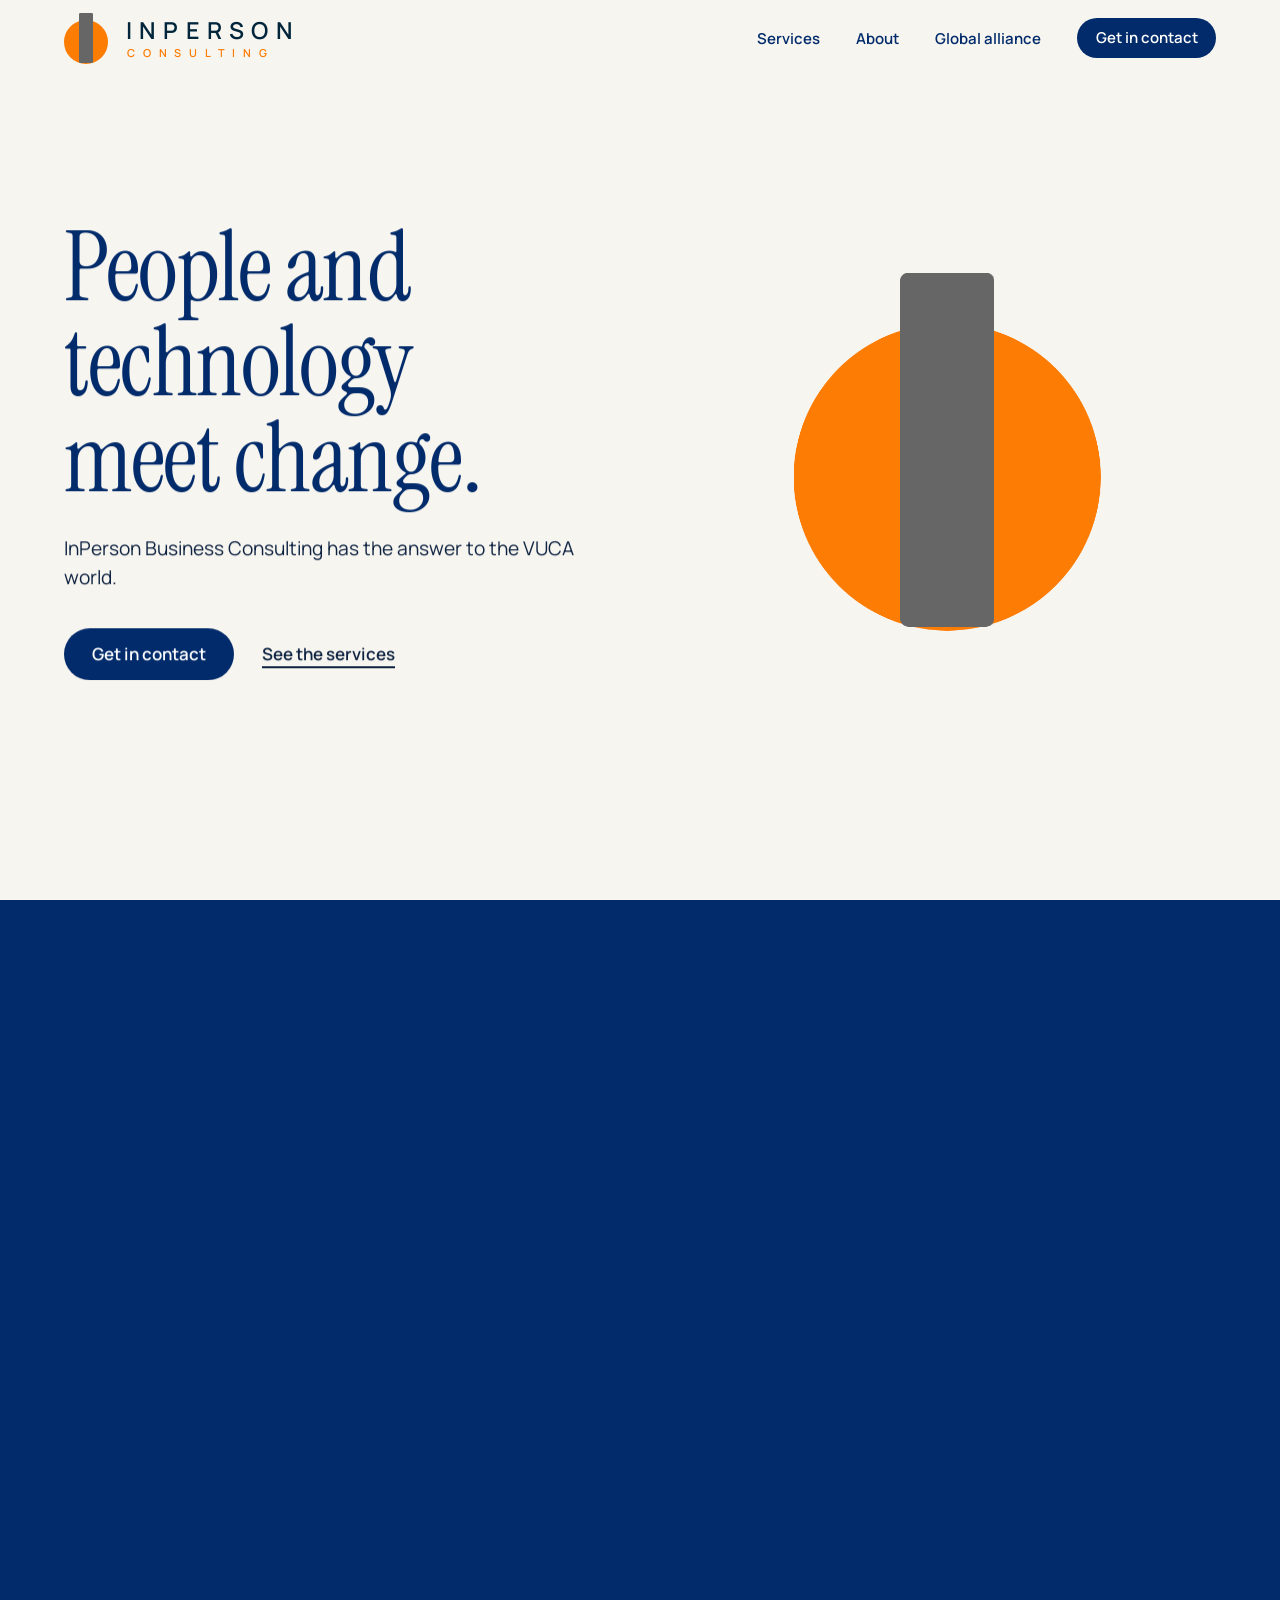
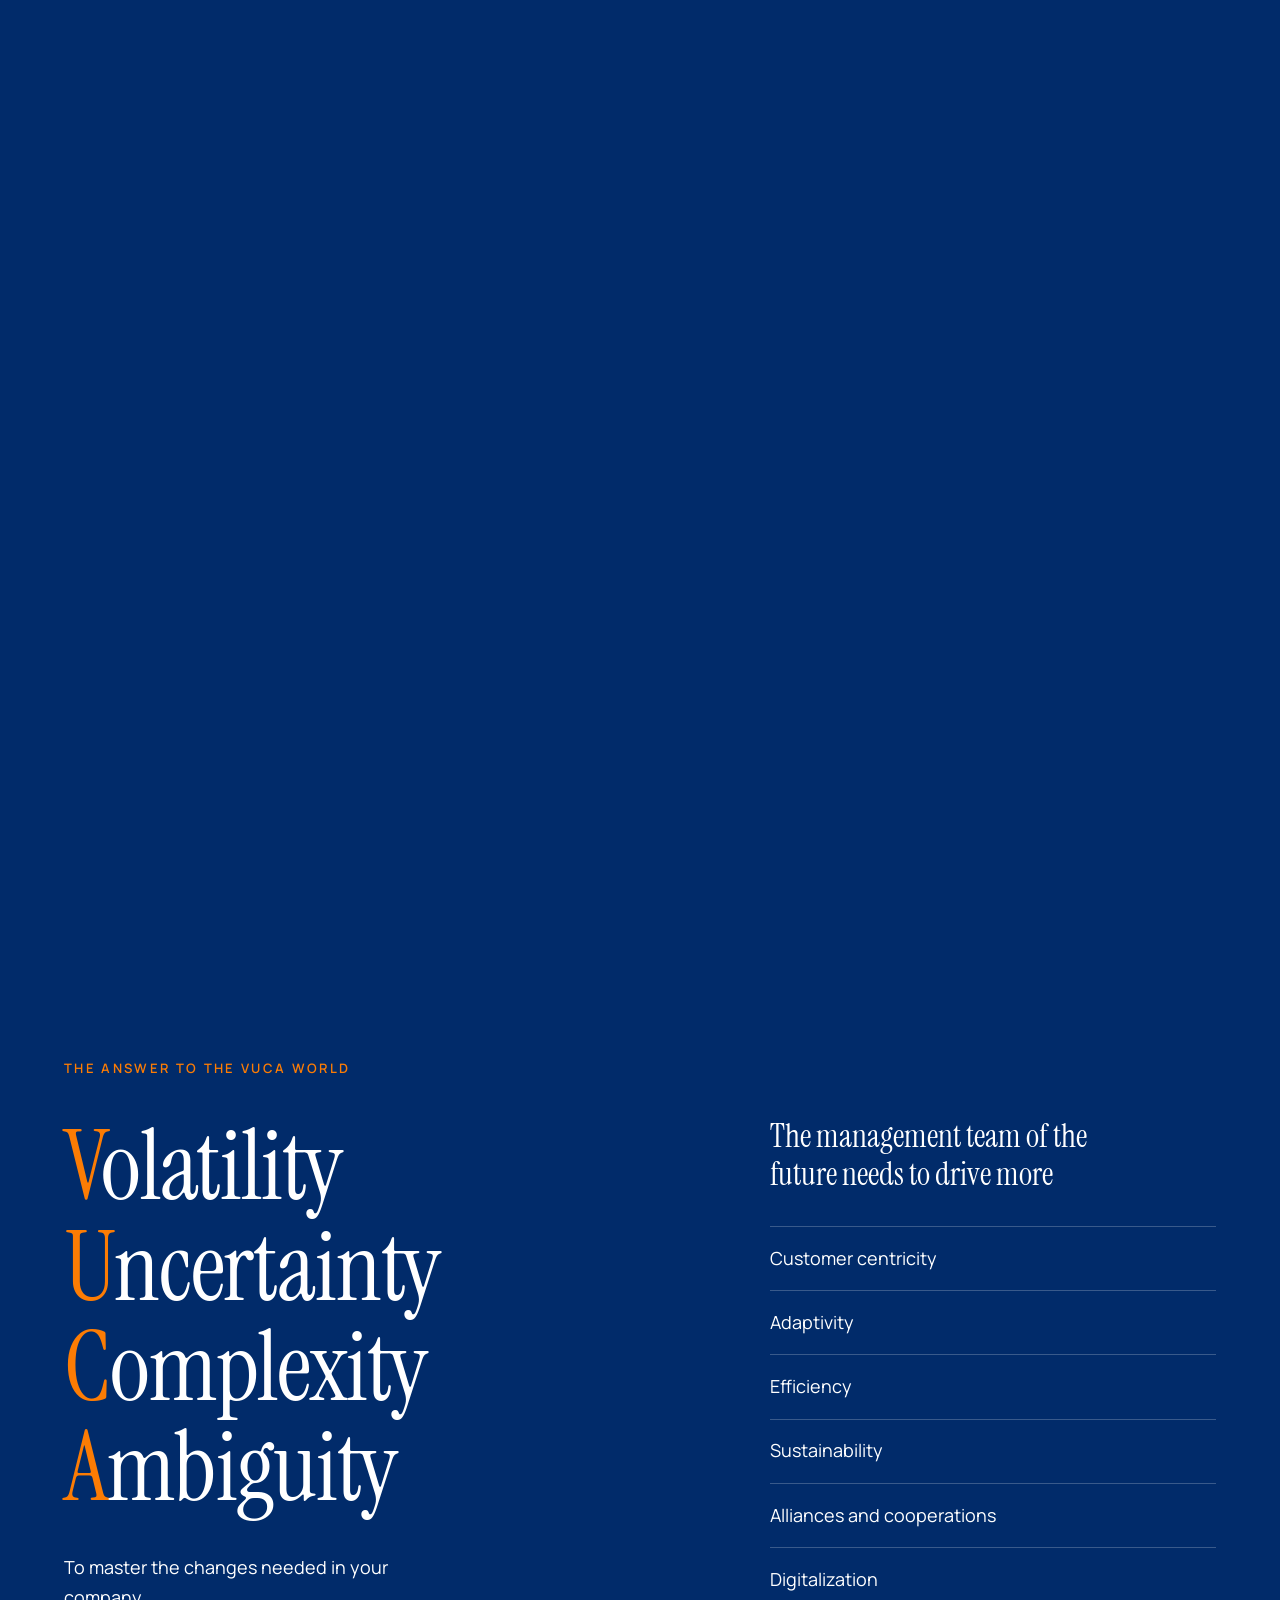
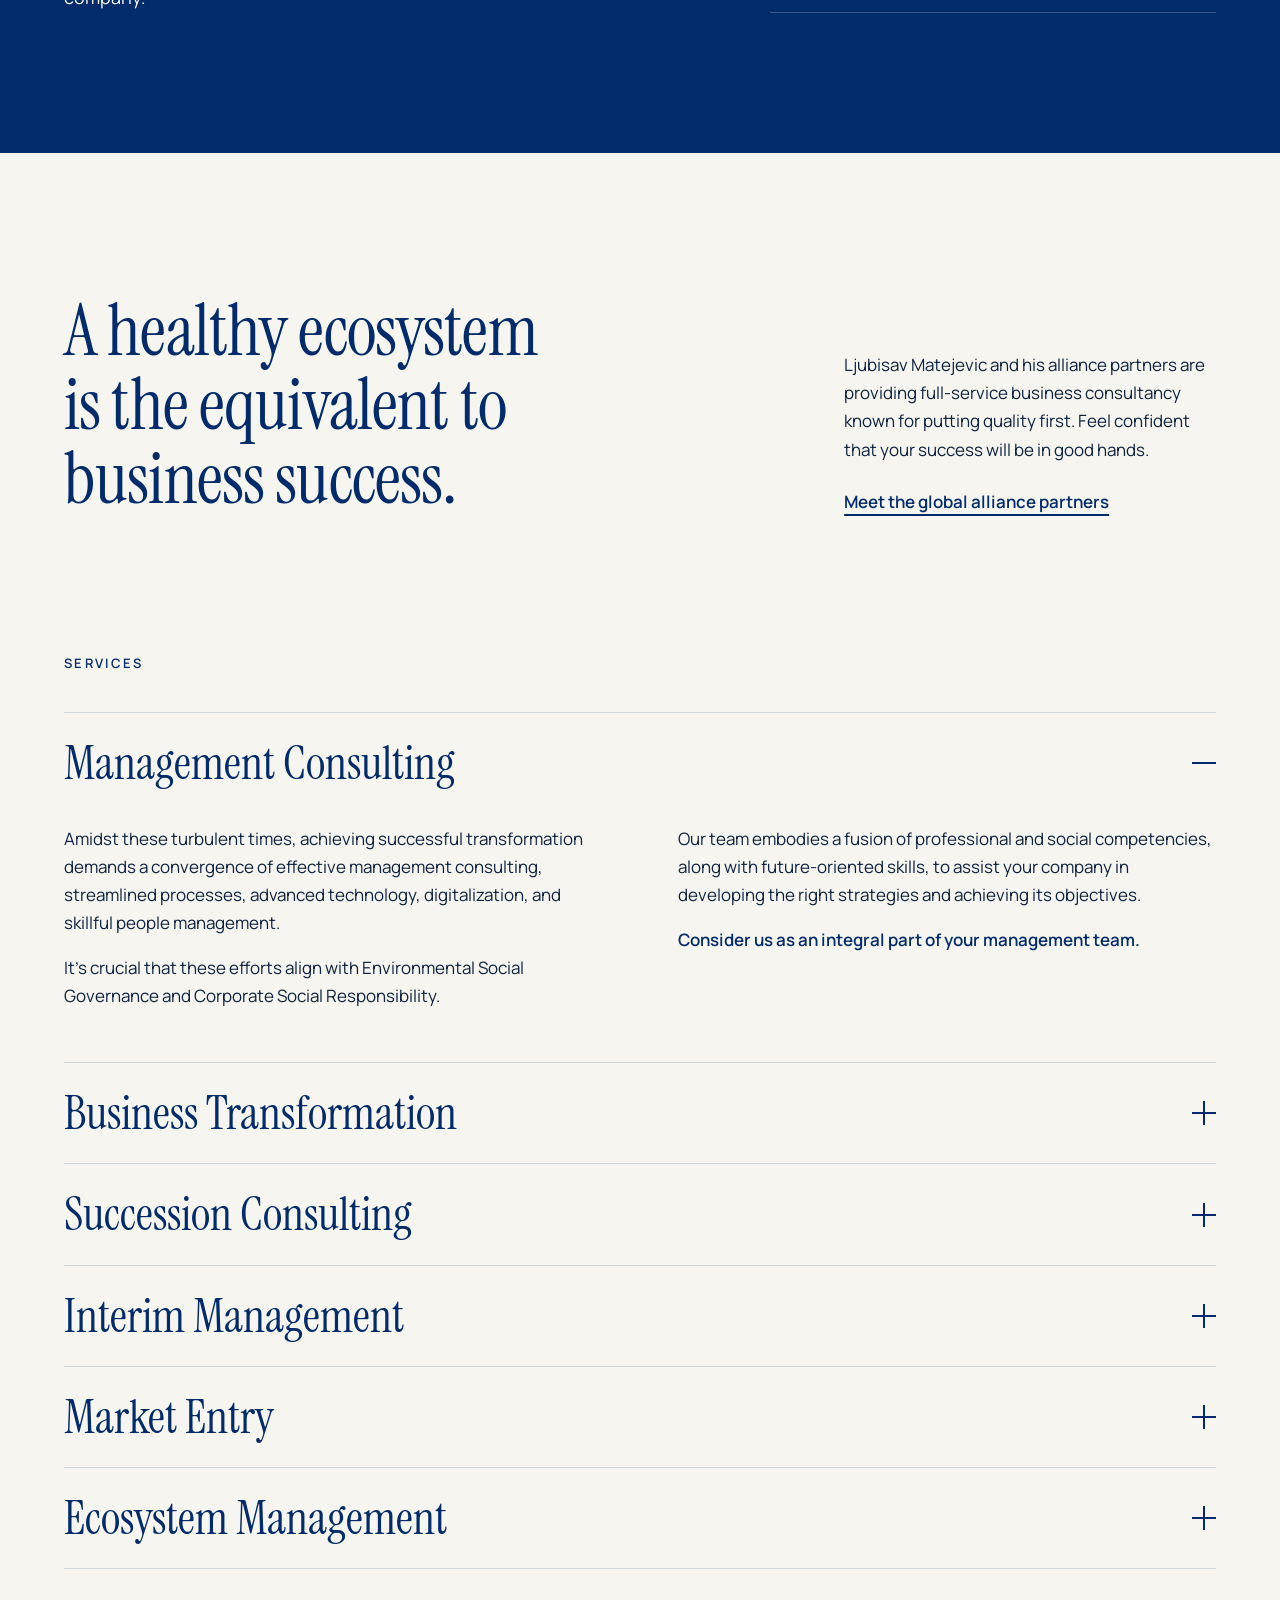
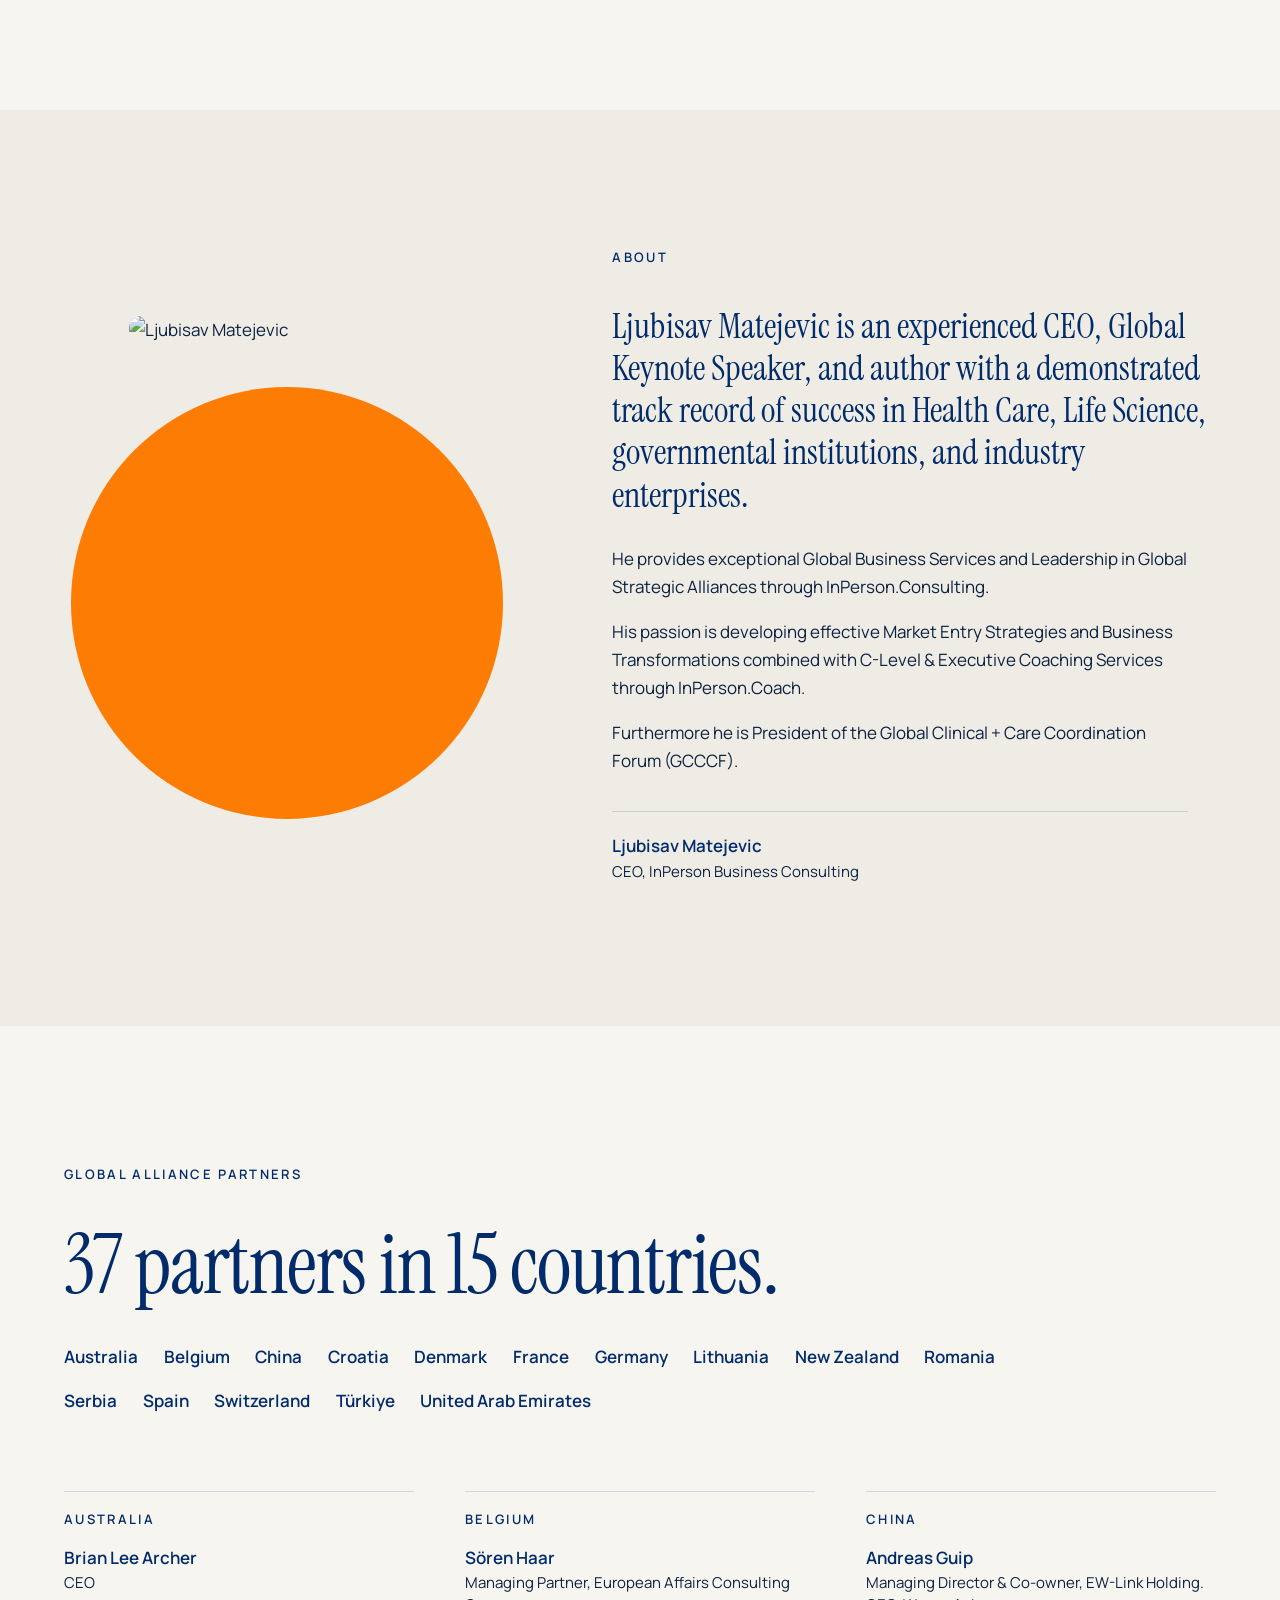
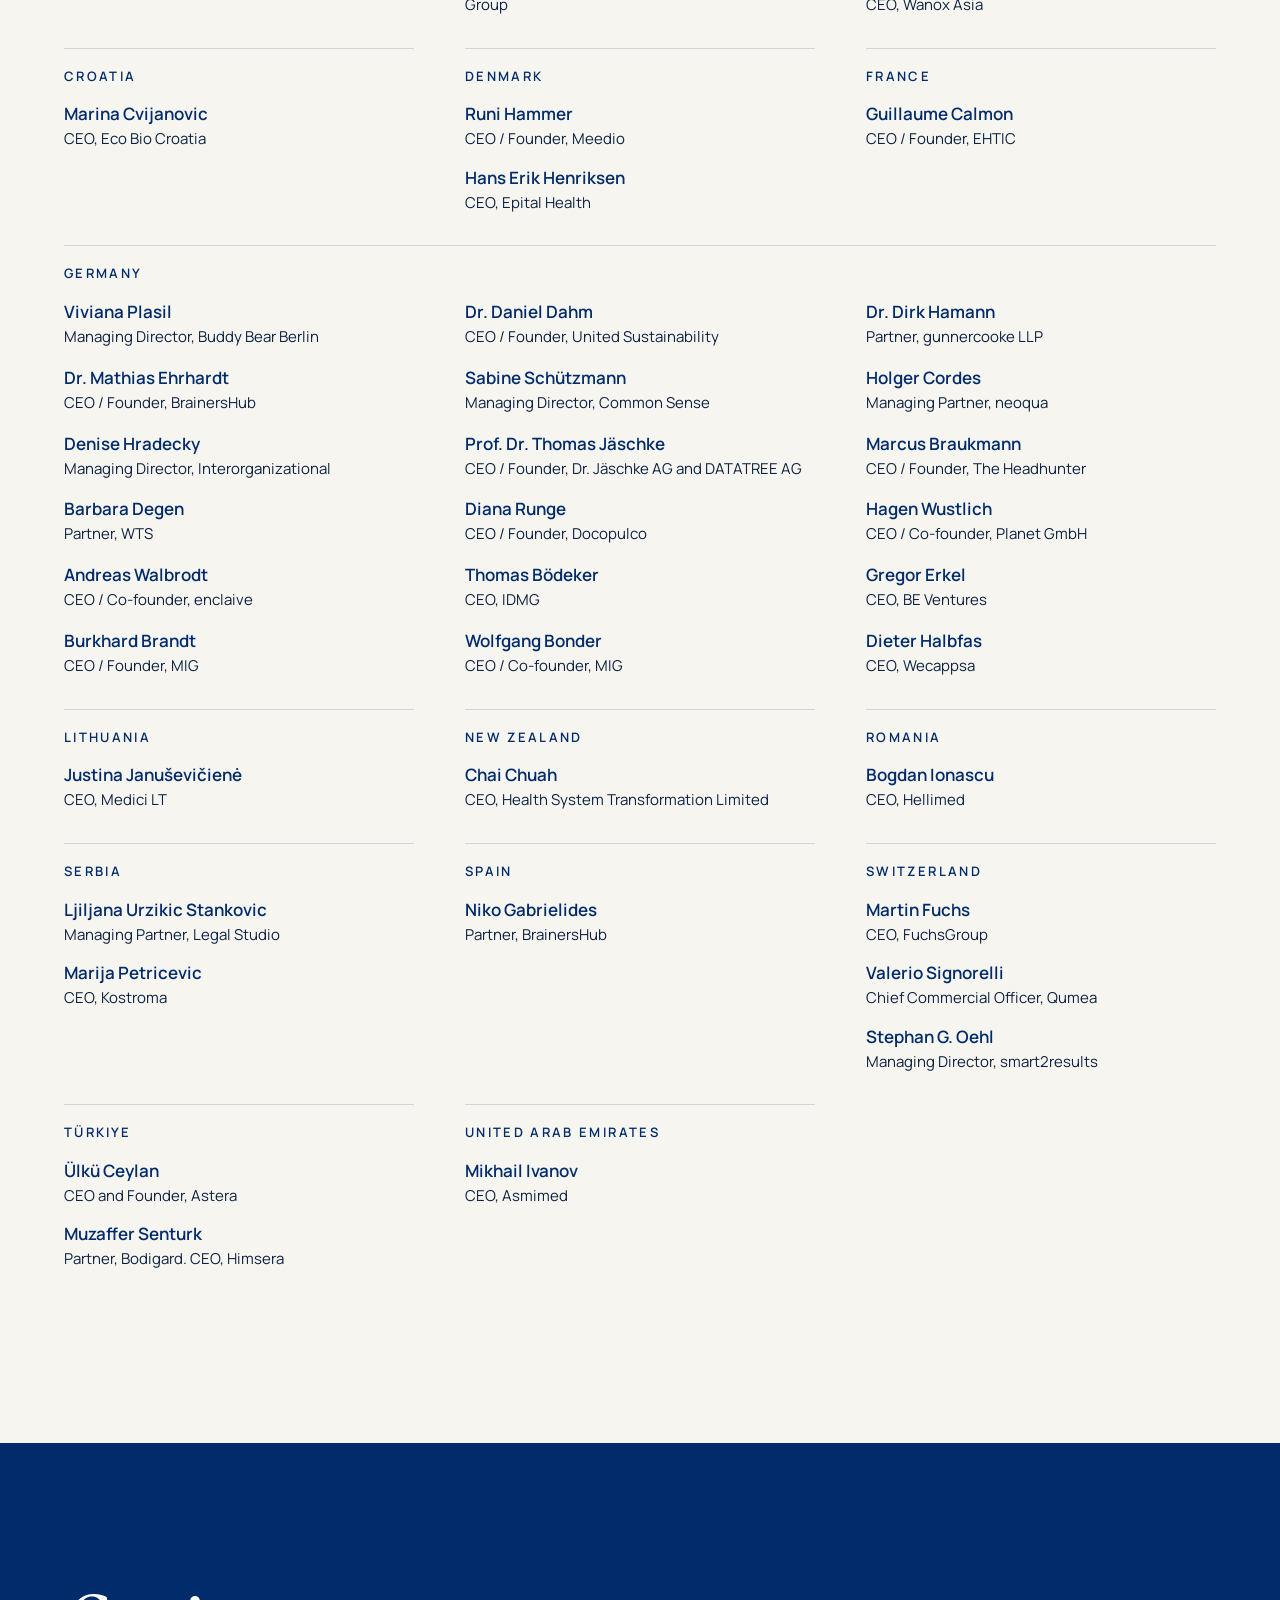
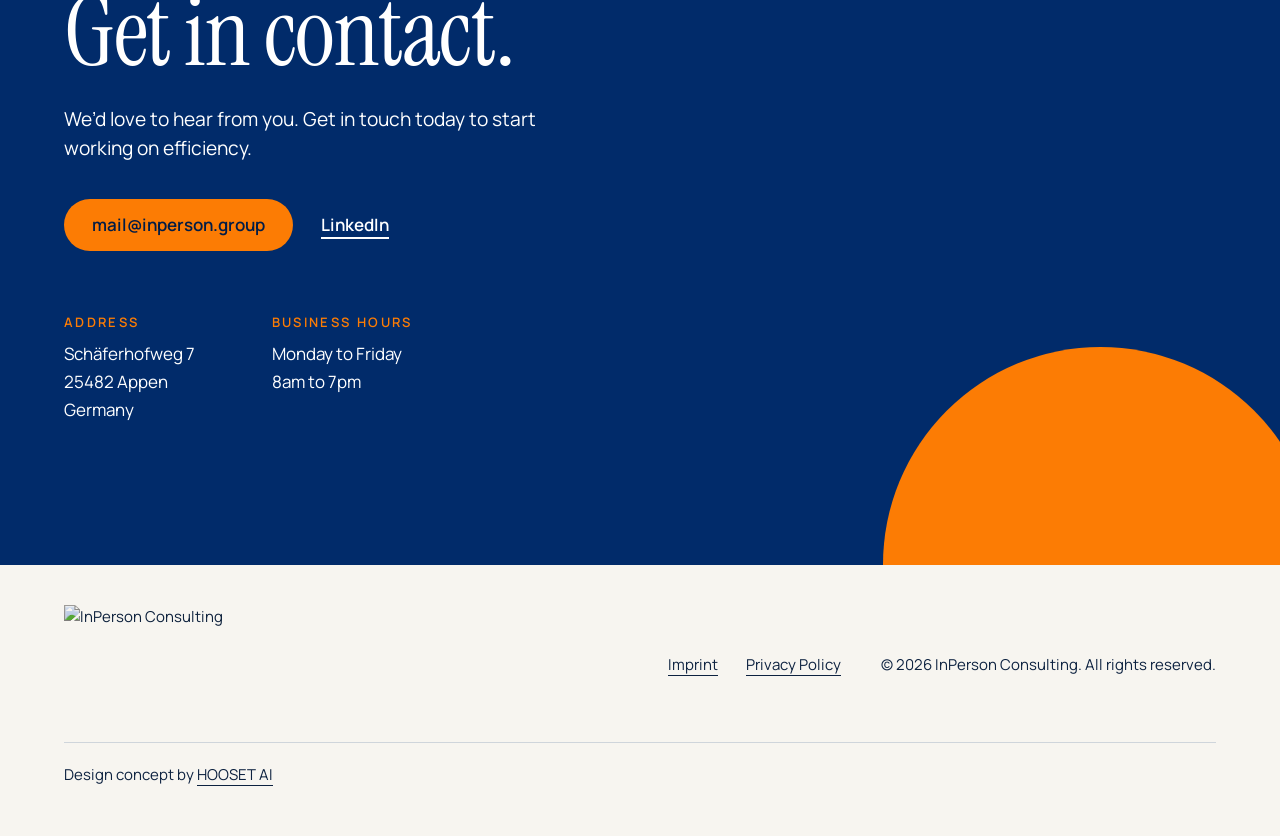
==== commit 0c4c4b9f: "The opening runs evenly on phones and with a mouse wheel - The opening follows one eased value inste" ====
--- a/index.html
+++ b/index.html
@@ -67,7 +67,7 @@
         <div class="scene__dawn" aria-hidden="true"></div>
         <div class="mark" aria-hidden="true">
           <span class="mark__sun"></span>
-          <span class="mark__bar"></span>
+          <span class="mark__bar"><i></i></span>
         </div>
         <div class="scene__horizon" aria-hidden="true"><span></span></div>
       </div>
--- a/styles.css
+++ b/styles.css
@@ -96,22 +96,18 @@
 
 /* ---------- Header ---------- */
 
-/* --m is the diameter of the logo's circle: everything in the logo is drawn from it. Registered
-   as a length so the logo can glide from its large size to its compact one. */
-@property --m { syntax: "<length>"; inherits: true; initial-value: 3.1rem; }
-
+/* --m is the diameter of the logo's circle: everything in the logo is drawn from it.
+   The header keeps one size. It only gains its ground and a hairline once the page scrolls: a
+   header that changes size, or blurs what passes under it, makes the first scroll stutter on a phone. */
 .site-header {
-  --m: 3.1rem;
+  --m: 2.75rem;
   position: fixed; inset: 0 0 auto 0; z-index: 50;
   display: flex; align-items: center; justify-content: space-between; gap: 1.5rem;
-  padding: 1.2rem var(--gutter);
-  transition: background-color 0.3s ease, box-shadow 0.3s ease, padding 0.35s var(--ease), --m 0.35s var(--ease);
+  padding: 0.8rem var(--gutter);
+  transition: background-color 0.3s ease, box-shadow 0.3s ease;
 }
 .site-header.is-solid {
-  --m: 2.5rem;
-  padding-block: 0.65rem;
-  background: rgb(247 245 240 / 0.9);
-  -webkit-backdrop-filter: blur(14px); backdrop-filter: blur(14px);
+  background: rgb(247 245 240 / 0.97);
   box-shadow: 0 1px 0 var(--line);
 }
 
@@ -136,8 +132,7 @@
 
 @media (max-width: 55rem) {
   :root { --land: 6.25rem; }
-  .site-header { --m: 2.1rem; padding-block: 1rem; }
-  .site-header.is-solid { --m: 1.9rem; }
+  .site-header { --m: 2.1rem; padding-block: 0.9rem; }
   .menu-button { display: inline-flex; align-items: center; position: relative; z-index: 2; }
   .logo { position: relative; z-index: 2; }
   .site-nav {
@@ -172,6 +167,8 @@
 .mark { --d: clamp(11rem, 24vw, 21rem); position: relative; justify-self: center; width: var(--d); height: calc(var(--d) * 1.165); }
 .mark__sun { position: absolute; left: 0; top: calc(var(--d) * 0.165); width: var(--d); height: var(--d); border-radius: 50%; background: var(--orange); }
 .mark__bar { position: absolute; left: calc(50% - var(--d) * 0.1535); top: 0; width: calc(var(--d) * 0.307); height: calc(var(--d) * 1.152); border-radius: calc(var(--d) * 0.026); background: var(--grey); }
+/* The bar's navy, faded in by main.js as the bar becomes the horizon. */
+.mark__bar i { position: absolute; inset: 0; border-radius: inherit; background: var(--navy); opacity: 0; }
 
 .scene__horizon { --d: clamp(14rem, 32vw, 30rem); grid-column: 1 / -1; position: relative; height: calc(var(--d) * 0.56); margin-top: 5rem; overflow: hidden; }
 .scene__horizon span { position: absolute; left: calc(50% - var(--d) / 2); top: 0; width: var(--d); height: var(--d); border-radius: 50%; background: var(--orange); }
@@ -191,21 +188,24 @@
 
 /* With the scroll piece: the opening holds still while the page scrolls through it, and
    main.js moves the circle and the bar. Everything it moves is transform and opacity. */
-.js-scene .scene { height: 280svh; }
-.js-scene .scene__pin { position: sticky; top: 0; display: block; height: 100svh; max-width: none; padding: 0; overflow: hidden; }
+.js-scene .scene { height: 280svh; background: var(--navy); }
+/* On a phone the address bar slides away during the first scroll and the screen grows taller than
+   this held panel. What shows under it is the scene's navy, the ground under the horizon. */
+.js-scene .scene__pin { position: sticky; top: 0; display: block; height: 100svh; max-width: none; padding: 0; overflow: hidden; background: var(--paper); contain: layout paint; }
 .js-scene .scene__intro { position: absolute; z-index: 2; left: var(--gutter); top: 50%; width: min(54vw, 48rem); translate: 0 -50%; will-change: transform, opacity; }
 .js-scene .scene__quote { position: absolute; z-index: 2; left: 50%; top: 23svh; width: min(92vw, 62rem); margin: 0; translate: -50% 0; }
 .js-scene .scene__quote p, .js-scene .scene__quote figcaption { opacity: 0; will-change: transform, opacity; }
 /* justify-self would shrink an absolutely placed box to its content and centre it: stretch it instead. */
 .js-scene .mark { position: absolute; left: 0; top: 0; width: 100%; height: 100%; justify-self: stretch; visibility: hidden; pointer-events: none; }
 .js-scene.scene-ready .mark { visibility: visible; }
-.js-scene .mark__sun { left: 0; top: 0; width: 100px; height: 100px; transform-origin: 0 0; will-change: transform; }
+.js-scene .mark__sun { left: 0; top: 0; width: 600px; height: 600px; transform-origin: 0 0; will-change: transform; }
 .js-scene .mark__bar { left: 0; top: 0; width: 100px; height: 1000px; border-radius: 8.6px / 23px; transform-origin: 50% 50%; will-change: transform; }
+.js-scene .mark__bar i { will-change: opacity; }
 .js-scene .scene__horizon { display: none; }
 /* First light: the sky near the horizon warms as the sun comes up (main.js fades it in). */
 .scene__dawn { display: none; }
 .js-scene .scene__dawn {
-  display: block; position: absolute; inset: 0; z-index: 0; opacity: 0; pointer-events: none;
+  display: block; position: absolute; inset: 0; z-index: 0; opacity: 0; pointer-events: none; will-change: opacity;
   background: radial-gradient(ellipse 78% 62% at 50% 100%, rgb(252 124 4 / 0.2), rgb(252 124 4 / 0.07) 46%, transparent 74%);
 }
 /* When the page opens, the headline and the logo arrive one after the other. */
